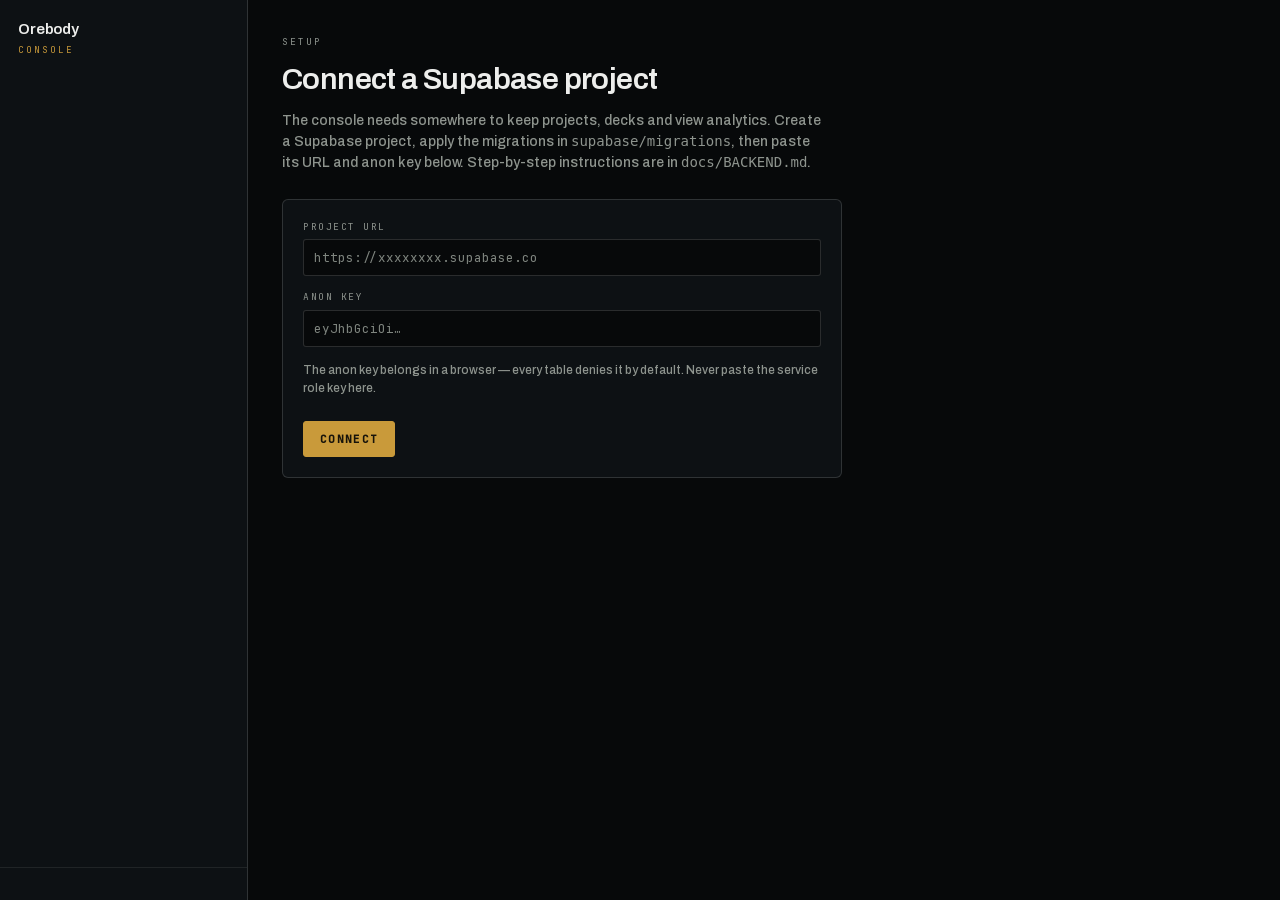
==== dashboard/index.html @ ad3d9282 "The console: projects, ingest, deck editor, sharing and audience The authoring half of the product, " ====
<!doctype html>
<html lang="en">
<head>
<meta charset="utf-8">
<meta name="viewport" content="width=device-width, initial-scale=1">
<title>Orebody console</title>
<meta name="description" content="Author, publish and measure interactive 3D geological presentations.">
<meta name="robots" content="noindex">
<link rel="stylesheet" href="/assets/fonts.css">
<link rel="stylesheet" href="app.css">
</head>
<body>

<div id="app">
  <aside id="rail">
    <div class="brand">
      <b>Orebody</b>
      <span class="w">Console</span>
    </div>
    <nav id="nav"></nav>
    <div class="foot">
      <div class="who" id="who"></div>
      <button class="btn sm" id="signout" style="margin-top:10px">Sign out</button>
    </div>
  </aside>
  <main id="view"></main>
</div>

<div id="toast" role="status" aria-live="polite"></div>
<div class="modal" id="modal"><div class="inner" id="modalinner"></div></div>

<script src="vendor/supabase.js"></script>
<script type="module" src="app.js"></script>
</body>
</html>
---- assets/fonts.css ----
@font-face {
  font-family: 'Archivo';
  font-style: normal;
  font-weight: 500;
  font-stretch: 100%;
  font-display: swap;
  src: url([data-uri]) format('woff2');
  unicode-range: U+0000-00FF, U+0131, U+0152-0153, U+02BB-02BC, U+02C6, U+02DA, U+02DC, U+0304, U+0308, U+0329, U+2000-206F, U+20AC, U+2122, U+2191, U+2193, U+2212, U+2215, U+FEFF, U+FFFD;
}
@font-face {
  font-family: 'Archivo';
  font-style: normal;
  font-weight: 600;
  font-stretch: 100%;
  font-display: swap;
  src: url([data-uri]) format('woff2');
  unicode-range: U+0000-00FF, U+0131, U+0152-0153, U+02BB-02BC, U+02C6, U+02DA, U+02DC, U+0304, U+0308, U+0329, U+2000-206F, U+20AC, U+2122, U+2191, U+2193, U+2212, U+2215, U+FEFF, U+FFFD;
}
@font-face {
  font-family: 'Archivo';
  font-style: normal;
  font-weight: 700;
  font-stretch: 100%;
  font-display: swap;
  src: url([data-uri]) format('woff2');
  unicode-range: U+0000-00FF, U+0131, U+0152-0153, U+02BB-02BC, U+02C6, U+02DA, U+02DC, U+0304, U+0308, U+0329, U+2000-206F, U+20AC, U+2122, U+2191, U+2193, U+2212, U+2215, U+FEFF, U+FFFD;
}
@font-face {
  font-family: 'Archivo';
  font-style: normal;
  font-weight: 800;
  font-stretch: 100%;
  font-display: swap;
  src: url([data-uri]) format('woff2');
  unicode-range: U+0000-00FF, U+0131, U+0152-0153, U+02BB-02BC, U+02C6, U+02DA, U+02DC, U+0304, U+0308, U+0329, U+2000-206F, U+20AC, U+2122, U+2191, U+2193, U+2212, U+2215, U+FEFF, U+FFFD;
}
@font-face {
  font-family: 'JetBrains Mono';
  font-style: normal;
  font-weight: 400;
  font-display: swap;
  src: url([data-uri]) format('woff2');
  unicode-range: U+0000-00FF, U+0131, U+0152-0153, U+02BB-02BC, U+02C6, U+02DA, U+02DC, U+0304, U+0308, U+0329, U+2000-206F, U+20AC, U+2122, U+2191, U+2193, U+2212, U+2215, U+FEFF, U+FFFD;
}
@font-face {
  font-family: 'JetBrains Mono';
  font-style: normal;
  font-weight: 500;
  font-display: swap;
  src: url([data-uri]) format('woff2');
  unicode-range: U+0000-00FF, U+0131, U+0152-0153, U+02BB-02BC, U+02C6, U+02DA, U+02DC, U+0304, U+0308, U+0329, U+2000-206F, U+20AC, U+2122, U+2191, U+2193, U+2212, U+2215, U+FEFF, U+FFFD;
}
@font-face {
  font-family: 'Newsreader';
  font-style: normal;
  font-weight: 400;
  font-display: swap;
  src: url([data-uri]) format('woff2');
  unicode-range: U+0000-00FF, U+0131, U+0152-0153, U+02BB-02BC, U+02C6, U+02DA, U+02DC, U+0304, U+0308, U+0329, U+2000-206F, U+20AC, U+2122, U+2191, U+2193, U+2212, U+2215, U+FEFF, U+FFFD;
}
---- dashboard/app.css ----
/* Orebody console — the authoring half of the product.
 *
 * Deliberately the same instrument as the viewer: identical base (#07090A),
 * identical gold (#C99A3A), identical type stack. Someone moving from editing a
 * deck to presenting it should not feel they changed applications.
 *
 * Radius scale is locked at 3px for controls and 6px for panels, matching the
 * viewer's buttons and dialogs. Numbers are mono and tabular everywhere — this
 * is a tool for people who compare tonnages down a column. */

:root {
  --bg:      #07090A;
  --panel:   #0D1114;
  --raised:  #121719;
  --line:    rgba(255,255,255,.14);
  --line-2:  rgba(255,255,255,.08);
  --ink:     #EDEEEC;
  --ink-2:   #C6CAC5;
  --mute:    #8E948E;
  --gold:    #C99A3A;
  --gold-dim:#7d6026;
  --live:    #6FCF57;
  --warn:    #E3BE79;
  --danger:  #E8433C;
  --r-ctl:   3px;
  --r-pan:   6px;
  --mono: 'JetBrains Mono', ui-monospace, monospace;
  --sans: Archivo, system-ui, sans-serif;
}

* { box-sizing: border-box; }
html, body { height: 100%; }
body {
  margin: 0; background: var(--bg); color: var(--ink);
  font-family: var(--sans); -webkit-font-smoothing: antialiased;
  font-size: 14px; line-height: 1.5;
}
a { color: var(--gold); text-decoration: none; }
a:hover { text-decoration: underline; }

/* Every numeral in this product lines up under the one above it. */
.mono, td.n, th.n, .stat b, input, select, textarea {
  font-family: var(--mono); font-variant-numeric: tabular-nums;
}

.eyebrow {
  font-family: var(--mono); font-size: 9.5px; letter-spacing: .22em;
  text-transform: uppercase; color: var(--mute);
}

/* ------------------------------------------------------------ app shell -- */
#app { display: grid; grid-template-columns: 248px 1fr; min-height: 100dvh; }
@media (max-width: 860px) {
  #app { grid-template-columns: 1fr; }
  #rail { position: static; height: auto; border-right: 0; border-bottom: 1px solid var(--line); }
}

#rail {
  position: sticky; top: 0; height: 100dvh; overflow-y: auto;
  background: var(--panel); border-right: 1px solid var(--line);
  padding: 18px 0; display: flex; flex-direction: column;
}
#rail .brand { padding: 0 18px 18px; }
#rail .brand b { font-size: 15px; letter-spacing: -.01em; font-weight: 600; }
#rail .brand .w {
  display: block; font-family: var(--mono); font-size: 9px;
  letter-spacing: .34em; color: var(--gold); text-transform: uppercase;
  margin-top: 3px;
}
#rail nav { padding: 0 10px; display: flex; flex-direction: column; gap: 1px; }
#rail nav a {
  display: flex; align-items: center; gap: 9px; padding: 8px 9px;
  border-radius: var(--r-ctl); color: var(--ink-2); font-size: 13px;
  transition: background .15s, color .15s;
}
#rail nav a:hover { background: rgba(255,255,255,.05); text-decoration: none; }
#rail nav a.on { background: rgba(201,154,58,.13); color: var(--ink); }
#rail nav a .k {
  font-family: var(--mono); font-size: 10px; color: var(--mute);
  margin-left: auto;
}
#rail .sec {
  font-family: var(--mono); font-size: 9px; letter-spacing: .24em;
  text-transform: uppercase; color: var(--mute); padding: 18px 19px 7px;
}
#rail .foot { margin-top: auto; padding: 14px 18px 0; border-top: 1px solid var(--line-2); }
#rail .foot .who { font-size: 12px; color: var(--mute); word-break: break-all; }

main { padding: 30px 34px 64px; max-width: 1180px; }
@media (max-width: 640px) { main { padding: 22px 18px 48px; } }

header.page { margin-bottom: 26px; }
header.page h1 {
  margin: 6px 0 0; font-size: clamp(22px, 3vw, 30px); font-weight: 600;
  letter-spacing: -.02em; text-wrap: balance;
}
header.page p { margin: 8px 0 0; color: var(--mute); max-width: 68ch; text-wrap: pretty; }
header.page .row { display: flex; align-items: flex-end; gap: 16px; flex-wrap: wrap; }
header.page .row .grow { flex: 1; min-width: 240px; }

/* ---------------------------------------------------------------- panel -- */
.panel {
  background: var(--panel); border: 1px solid var(--line);
  border-radius: var(--r-pan); padding: 20px;
}
.panel + .panel { margin-top: 16px; }
.panel > h2 {
  margin: 0 0 14px; font-size: 13px; font-weight: 600; letter-spacing: -.005em;
  display: flex; align-items: center; gap: 10px;
}
.panel > h2 .hint { font-weight: 400; color: var(--mute); font-size: 12px; }

.grid { display: grid; gap: 16px; }
.grid.two { grid-template-columns: repeat(auto-fit, minmax(300px, 1fr)); }
.grid.three { grid-template-columns: repeat(auto-fit, minmax(210px, 1fr)); }

/* --------------------------------------------------------------- controls */
.btn {
  font-family: var(--mono); font-size: 11px; letter-spacing: .12em;
  text-transform: uppercase; color: var(--ink);
  background: rgba(255,255,255,.06); border: 1px solid var(--line);
  border-radius: var(--r-ctl); padding: 10px 16px; cursor: pointer;
  transition: background .15s, border-color .15s, transform .06s;
}
.btn:hover:not(:disabled) { background: rgba(255,255,255,.11); border-color: rgba(255,255,255,.24); }
/* Physical press. */
.btn:active:not(:disabled) { transform: translateY(1px); }
.btn:disabled { opacity: .42; cursor: not-allowed; }
.btn.primary {
  background: var(--gold); border-color: var(--gold); color: #17130A; font-weight: 600;
}
.btn.primary:hover:not(:disabled) { background: #d8a942; border-color: #d8a942; }
.btn.danger { color: var(--danger); border-color: rgba(232,67,60,.4); }
.btn.danger:hover:not(:disabled) { background: rgba(232,67,60,.12); }
.btn.sm { padding: 7px 11px; font-size: 10px; }
.btn:focus-visible, a:focus-visible, input:focus-visible, select:focus-visible,
textarea:focus-visible { outline: 2px solid var(--gold); outline-offset: 2px; }

.field { margin-bottom: 14px; }
/* Label above input, always — a placeholder is not a label. */
.field label {
  display: block; font-family: var(--mono); font-size: 9.5px;
  letter-spacing: .16em; text-transform: uppercase; color: var(--mute);
  margin-bottom: 5px;
}
input[type=text], input[type=email], input[type=password], input[type=number],
input[type=date], select, textarea {
  width: 100%; background: var(--bg); color: var(--ink);
  border: 1px solid var(--line); border-radius: var(--r-ctl);
  padding: 9px 10px; font-size: 12.5px; font-family: var(--mono);
}
textarea { font-family: var(--sans); font-size: 13.5px; line-height: 1.55; resize: vertical; }
/* Placeholders must clear 4.5:1 like any other text. */
::placeholder { color: #7f857f; opacity: 1; }
input:disabled, select:disabled { opacity: .5; }
.checkline { display: flex; align-items: center; gap: 8px; margin: 9px 0; font-size: 13px; }
.checkline input { width: auto; accent-color: var(--gold); }
.hintline { font-size: 12px; color: var(--mute); margin-top: 5px; text-wrap: pretty; }

.row-actions { display: flex; gap: 8px; flex-wrap: wrap; align-items: center; }

/* --------------------------------------------------------------- tables -- */
table { width: 100%; border-collapse: collapse; }
th, td { text-align: left; padding: 9px 10px; border-bottom: 1px solid var(--line-2); }
th {
  font-family: var(--mono); font-size: 9px; letter-spacing: .18em;
  text-transform: uppercase; color: var(--mute); font-weight: 400;
}
td { font-size: 13px; }
td.n, th.n { text-align: right; }
tbody tr:hover { background: rgba(255,255,255,.03); }
tbody tr:last-child td { border-bottom: 0; }
.tablewrap { overflow-x: auto; }

/* ---------------------------------------------------------------- stats -- */
.stat { display: flex; flex-direction: column; gap: 4px; }
.stat .l {
  font-family: var(--mono); font-size: 9px; letter-spacing: .18em;
  text-transform: uppercase; color: var(--mute);
}
.stat b { font-size: 21px; font-weight: 500; letter-spacing: -.01em; }
.stat .sub { font-size: 11.5px; color: var(--mute); }

/* ---------------------------------------------------------------- chips -- */
.chip {
  display: inline-flex; align-items: center; gap: 5px; font-family: var(--mono);
  font-size: 9.5px; letter-spacing: .12em; text-transform: uppercase;
  padding: 3px 7px; border-radius: var(--r-ctl); border: 1px solid var(--line);
  color: var(--ink-2);
}
.chip.live   { color: var(--live);   border-color: rgba(111,207,87,.38);  background: rgba(111,207,87,.09); }
.chip.draft  { color: var(--mute); }
.chip.warn   { color: var(--warn);   border-color: rgba(227,190,121,.4);  background: rgba(227,190,121,.09); }
.chip.danger { color: var(--danger); border-color: rgba(232,67,60,.4);    background: rgba(232,67,60,.09); }

/* ------------------------------------------------------------- messages -- */
.note {
  border: 1px solid var(--line); border-left-width: 1px;
  border-radius: var(--r-pan); padding: 13px 15px; font-size: 13px;
  color: var(--ink-2); background: var(--raised); text-wrap: pretty;
}
.note.warn   { border-color: rgba(227,190,121,.36); background: rgba(227,190,121,.07); color: var(--warn); }
.note.danger { border-color: rgba(232,67,60,.36);   background: rgba(232,67,60,.07);   color: #f3a19c; }
.note b { color: inherit; }
.note + .note { margin-top: 10px; }

/* Empty states are an invitation, not a blank rectangle. */
.empty { padding: 40px 22px; text-align: center; border: 1px dashed var(--line); border-radius: var(--r-pan); }
.empty h3 { margin: 0 0 7px; font-size: 15px; font-weight: 600; }
.empty p { margin: 0 auto 16px; color: var(--mute); max-width: 46ch; text-wrap: pretty; }

/* Skeletons mirror the shape of what is coming, so the page does not jump. */
.skel { background: rgba(255,255,255,.055); border-radius: var(--r-ctl); height: 12px; animation: pulse 1.5s ease-in-out infinite; }
.skel.row { height: 34px; margin-bottom: 8px; }
.skel.big { height: 56px; }
@keyframes pulse { 0%,100% { opacity: .45 } 50% { opacity: .85 } }

#toast {
  position: fixed; left: 50%; bottom: 26px; transform: translateX(-50%) translateY(12px);
  background: var(--raised); border: 1px solid var(--line); border-radius: var(--r-pan);
  padding: 11px 17px; font-family: var(--mono); font-size: 11.5px; letter-spacing: .05em;
  opacity: 0; pointer-events: none; transition: opacity .2s, transform .2s; z-index: 60;
  max-width: min(560px, 90vw); text-align: center;
}
#toast.on { opacity: 1; transform: translateX(-50%) translateY(0); }
#toast.bad { border-color: rgba(232,67,60,.5); color: #f3a19c; }

/* ---------------------------------------------------------------- modal -- */
.modal {
  position: fixed; inset: 0; z-index: 50; display: none;
  align-items: center; justify-content: center; padding: 24px;
  background: rgba(4,7,9,.74);
}
.modal.on { display: flex; }
.modal .inner {
  background: var(--panel); border: 1px solid var(--line); border-radius: var(--r-pan);
  width: min(680px, 100%); max-height: 88vh; overflow-y: auto; padding: 22px;
}
.modal h2 { margin: 0 0 4px; font-size: 16px; font-weight: 600; }
.modal .sub { color: var(--mute); font-size: 13px; margin: 0 0 18px; text-wrap: pretty; }

/* ---------------------------------------------------- the ingest ledger -- */
/* The signature of this console. An upload elsewhere is a progress bar; here it
 * is a run log that ends by proving its own arithmetic reconciles. That proof
 * is the product's entire claim, so it is shown rather than asserted. */
.ledger {
  font-family: var(--mono); font-size: 11.5px; line-height: 1.85;
  background: var(--bg); border: 1px solid var(--line); border-radius: var(--r-pan);
  padding: 15px 17px; max-height: 320px; overflow-y: auto;
}
.ledger .ln { display: flex; gap: 12px; }
.ledger .ln .k { color: var(--mute); min-width: 186px; }
.ledger .ln .v { color: var(--ink); font-variant-numeric: tabular-nums; }
.ledger .ln.ok  .v { color: var(--live); }
.ledger .ln.bad .v { color: var(--danger); }
.ledger .rule { height: 1px; background: var(--line-2); margin: 9px 0; }

.bar { height: 3px; background: rgba(255,255,255,.08); border-radius: 2px; overflow: hidden; }
.bar > i { display: block; height: 100%; background: var(--gold); width: 0; transition: width .25s linear; }

/* Drop target for the block model. */
.drop {
  border: 1px dashed var(--line); border-radius: var(--r-pan);
  padding: 34px 20px; text-align: center; transition: border-color .15s, background .15s;
}
.drop.over { border-color: var(--gold); background: rgba(201,154,58,.07); }
.drop p { margin: 6px 0 0; color: var(--mute); font-size: 13px; }

/* ------------------------------------------------------------- analytics */
/* Bars rather than a charting library: two dozen chapters of dwell time is a
 * bar chart, and a dependency for that would be larger than the whole page. */
.funnel { display: flex; flex-direction: column; gap: 7px; }
.funnel .f { display: grid; grid-template-columns: 30px 1fr 96px; gap: 11px; align-items: center; }
.funnel .f .o { font-family: var(--mono); font-size: 10px; color: var(--mute); text-align: right; }
.funnel .f .t { font-size: 12.5px; color: var(--ink-2); overflow: hidden; text-overflow: ellipsis; white-space: nowrap; }
.funnel .f .m { font-family: var(--mono); font-size: 11px; color: var(--mute); text-align: right; }
.funnel .f .track { height: 20px; background: rgba(255,255,255,.05); border-radius: 2px; position: relative; overflow: hidden; }
.funnel .f .track > i { position: absolute; inset: 0 auto 0 0; background: rgba(201,154,58,.5); }
.funnel .f .track > span { position: absolute; left: 8px; top: 50%; transform: translateY(-50%); font-family: var(--mono); font-size: 10.5px; color: var(--ink); }

.spark { display: flex; align-items: flex-end; gap: 2px; height: 46px; }
.spark i { flex: 1; background: rgba(201,154,58,.42); border-radius: 1px 1px 0 0; min-height: 1px; }

@media (prefers-reduced-motion: reduce) {
  *, *::before, *::after { animation-duration: .001ms !important; transition-duration: .001ms !important; }
}
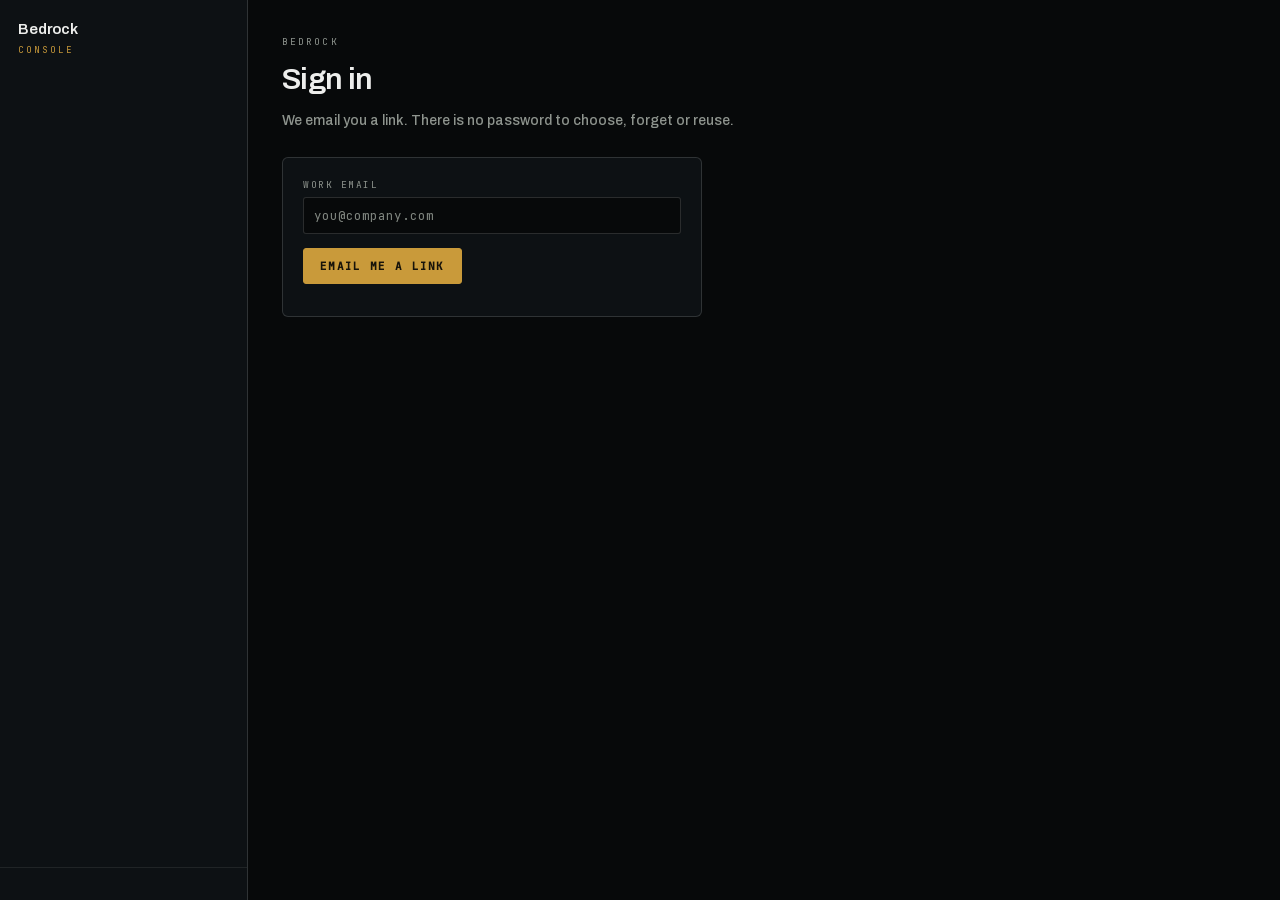
==== commit c27b4a92: "Rename Orebody to Bedrock 44 files. Three things were deliberately not renamed, and one mistake was " ====
--- a/dashboard/index.html
+++ b/dashboard/index.html
@@ -3,7 +3,7 @@
 <head>
 <meta charset="utf-8">
 <meta name="viewport" content="width=device-width, initial-scale=1">
-<title>Orebody console</title>
+<title>Bedrock console</title>
 <meta name="description" content="Author, publish and measure interactive 3D geological presentations.">
 <meta name="robots" content="noindex">
 <link rel="stylesheet" href="/assets/fonts.css">
@@ -14,7 +14,7 @@
 <div id="app">
   <aside id="rail">
     <div class="brand">
-      <b>Orebody</b>
+      <b>Bedrock</b>
       <span class="w">Console</span>
     </div>
     <nav id="nav"></nav>
--- a/dashboard/app.css
+++ b/dashboard/app.css
@@ -284,3 +284,171 @@
 @media (prefers-reduced-motion: reduce) {
   *, *::before, *::after { animation-duration: .001ms !important; transition-duration: .001ms !important; }
 }
+
+/* ----------------------------------------------------------------- zones --- */
+/* A zone is one deposit inside a project. Each carries the five dataset slots;
+   a filled slot reads as done, an empty required slot (the block model) pulls
+   the eye with the gold accent the primary button already uses. */
+.zone {
+  border: 1px solid var(--line-2);
+  border-radius: var(--r-pan);
+  padding: 14px 16px;
+  background: var(--raised);
+}
+.zone + .zone { margin-top: 12px; }
+.zone > .row { align-items: baseline; gap: 12px; }
+.zone .zsub { color: var(--mute); font-size: 12px; margin-left: 10px; font-family: var(--mono); }
+
+.slots {
+  margin-top: 12px;
+  display: grid;
+  grid-template-columns: repeat(auto-fill, minmax(230px, 1fr));
+  gap: 8px;
+}
+.slot {
+  display: flex; align-items: center; gap: 8px; flex-wrap: wrap;
+  padding: 9px 11px;
+  border: 1px solid var(--line-2);
+  border-radius: var(--r-ctl);
+  background: rgba(255,255,255,.015);
+}
+.slot.on { border-color: rgba(111,207,87,.28); }
+.slot .k {
+  font-size: 11px; letter-spacing: .04em; text-transform: uppercase;
+  color: var(--ink-2); flex: 1; min-width: 96px;
+}
+.slot .btn.sm { margin-left: auto; }
+
+/* "resource stage" beside the block-model slot. A quiet note that this one is
+   for later, not an asterisk implying the project is incomplete without it. */
+.slot .k .opt{font-style:normal;font-family:'JetBrains Mono',monospace;
+  font-size:9px;letter-spacing:.08em;text-transform:uppercase;color:#6b7580;
+  border:1px solid rgba(255,255,255,.12);border-radius:3px;padding:1px 5px;margin-left:6px}
+
+/* ---- deck builder (TRACKING.md #10) ------------------------------------ */
+.builder{display:grid;grid-template-columns:1fr 1fr;gap:18px}
+@media (max-width:900px){ .builder{grid-template-columns:1fr} }
+.bcol h3{font-size:12px;letter-spacing:.1em;text-transform:uppercase;
+  color:#8C948C;margin:0 0 10px;font-family:'JetBrains Mono',monospace}
+.bcol h3 .hint{margin-left:6px;color:#6b7580}
+.droplist{min-height:180px;border:1px dashed rgba(255,255,255,.14);border-radius:6px;
+  padding:8px;display:flex;flex-direction:column;gap:8px;background:rgba(255,255,255,.015)}
+.droplist.running{border-style:solid;border-color:rgba(201,154,58,.35)}
+.droplist.over{border-color:#C99A3A;background:rgba(201,154,58,.07)}
+.scard{display:flex;align-items:flex-start;gap:10px;padding:10px 12px;border-radius:5px;
+  background:#12181a;border:1px solid rgba(255,255,255,.10);cursor:grab}
+.scard:active{cursor:grabbing}
+.scard.dragging{opacity:.4}
+.scard b{display:block;font-size:13.5px;color:#EDEEEC}
+.scard .ssec{display:block;font-family:'JetBrains Mono',monospace;font-size:9.5px;
+  letter-spacing:.1em;text-transform:uppercase;color:#C99A3A;margin-top:2px}
+.scard .sbody{display:block;font-size:11.5px;color:#8C948C;line-height:1.5;margin-top:4px}
+.empty.sm{padding:22px 12px;text-align:center}
+.empty.sm p{margin:0;font-size:12px;color:#6b7580}
+
+/* Slots accept a dropped file directly — the gesture everyone tries first. */
+.slot.dropping{border-color:#C99A3A;background:rgba(201,154,58,.10)}
+.slot.dropping *{pointer-events:none}
+.dropmini{position:relative;border:1px dashed rgba(255,255,255,.16);border-radius:5px;
+  padding:10px 12px;display:flex;align-items:center;gap:10px;flex-wrap:wrap}
+.dropmini.over{border-color:#C99A3A;background:rgba(201,154,58,.08)}
+.dropmini input[type=file]{flex:0 0 auto;max-width:60%}
+.dzname{font-size:11.5px;color:#6b7580;font-family:'JetBrains Mono',monospace}
+.zone.dropping{outline:2px dashed #C99A3A;outline-offset:3px;background:rgba(201,154,58,.06)}
+/* Schematic, not a preview — see candidateGlyph(). Enough to tell a section
+   from a plan from a drill slide without rendering anything. */
+.scard .sglyph{flex:0 0 auto;line-height:0;border-radius:3px;overflow:hidden;
+  border:1px solid rgba(255,255,255,.08)}
+
+/* ---- studio ------------------------------------------------------------
+   The chapter list and the thing it edits, side by side, because the whole
+   point is that you adjust a shot while looking at it. Tall on purpose: a
+   viewer in a letterbox is a viewer you cannot judge a camera in. */
+.studio{display:grid;grid-template-columns:340px 1fr;gap:16px;align-items:stretch;
+        height:calc(100vh - 210px);min-height:520px}
+.stchaps{overflow-y:auto;overscroll-behavior:contain;border:1px solid rgba(255,255,255,.10);
+         border-radius:6px;background:rgba(255,255,255,.02);padding:8px}
+.stview{position:relative;border:1px solid rgba(255,255,255,.10);border-radius:6px;
+        overflow:hidden;background:#07090A}
+.stview iframe{display:block;width:100%;height:100%;border:0}
+.stlive{position:absolute;left:12px;top:12px;z-index:2;display:flex;gap:10px;align-items:baseline;
+        padding:7px 11px;border-radius:5px;background:rgba(9,12,13,.92);
+        border:1px solid rgba(255,255,255,.12);font-size:12px;color:#C6CAC5;
+        pointer-events:none}
+.stlive .k{font-family:'JetBrains Mono',monospace;font-size:9.5px;letter-spacing:.14em;
+           text-transform:uppercase;color:#C99A3A}
+.stlive .v{font-family:'JetBrains Mono',monospace;font-size:11px;color:#8C948C}
+.stchap{display:flex;gap:10px;width:100%;text-align:left;padding:9px 10px;margin-bottom:4px;
+        border:1px solid transparent;border-radius:5px;background:none;cursor:pointer;
+        color:inherit;font:inherit}
+.stchap:hover{background:rgba(255,255,255,.05)}
+.stchap.on{background:rgba(201,154,58,.14);border-color:rgba(201,154,58,.45)}
+.stchap .n{flex:0 0 auto;font-family:'JetBrains Mono',monospace;font-size:10px;color:#6b7580;
+           padding-top:2px}
+.stchap b{display:block;font-size:13px;color:#EDEEEC;font-weight:500}
+.stchap .cam{display:block;font-family:'JetBrains Mono',monospace;font-size:10px;
+             color:#8C948C;margin-top:2px}
+.stchap .chips{display:flex;flex-wrap:wrap;gap:4px;margin-top:5px}
+.stchap .chips i{font-style:normal;font-family:'JetBrains Mono',monospace;font-size:9px;
+                 letter-spacing:.06em;padding:1px 5px;border-radius:3px;
+                 background:rgba(255,255,255,.07);color:#8C948C}
+@media (max-width:1000px){
+  .studio{grid-template-columns:1fr;height:auto}
+  .stchaps{max-height:280px}
+  .stview{height:70vh}
+}
+/* A slide someone has flown to and set, versus one that is still whatever the
+   generator proposed. Removing the first costs work; removing the second does
+   not, and the card should say which it is. */
+.scard .tagline{font-style:normal;font-family:'JetBrains Mono',monospace;font-size:8.5px;
+                letter-spacing:.12em;text-transform:uppercase;vertical-align:2px;
+                padding:1px 4px;border-radius:3px;margin-left:6px;
+                background:rgba(201,154,58,.18);color:#C99A3A}
+/* A chapter row is two things now: jump to it, and replay the flight into it. */
+.stchap{display:block;padding:0}
+.stchap .stgo{display:flex;gap:10px;width:100%;text-align:left;padding:9px 10px 4px;
+              border:0;background:none;cursor:pointer;color:inherit;font:inherit}
+.strow{display:flex;align-items:center;gap:8px;padding:0 10px 9px 34px;flex-wrap:wrap}
+.stwarn{font-family:'JetBrains Mono',monospace;font-size:9px;letter-spacing:.06em;
+        padding:1px 5px;border-radius:3px;background:rgba(217,88,74,.16);color:#E08C82}
+.sttime{font-family:'JetBrains Mono',monospace;font-size:9.5px;color:#7FB77E}
+.sttime.bad{color:#E08C82}
+
+/* ---- embed panel -------------------------------------------------------
+   Four destinations that each want a different artifact: markup, a bare URL,
+   an add-in, or an import. Tabs rather than one long page, because nobody is
+   publishing to all four at once. */
+.tabs{display:flex;gap:2px;margin:0 0 14px;border-bottom:1px solid var(--line);flex-wrap:wrap}
+.tabs .tab{padding:8px 12px;border:0;border-bottom:2px solid transparent;background:none;
+           color:#8C948C;font:inherit;font-size:12px;cursor:pointer}
+.tabs .tab:hover{color:#C6CAC5}
+.tabs .tab.on{color:#C99A3A;border-bottom-color:#C99A3A}
+.snip{font-family:var(--mono);font-size:11px;line-height:1.6;background:var(--bg);
+      border:1px solid var(--line);border-radius:var(--r-pan);padding:12px;overflow:auto;
+      white-space:pre-wrap;word-break:break-all;color:#9fd8c8;margin:0 0 12px}
+.steps{margin:8px 0 12px;padding-left:20px;color:var(--ink-2);font-size:13px;line-height:1.7}
+.steps li{margin-bottom:4px}
+
+/* ---- neighbouring holders ---------------------------------------------- */
+.nbrow{display:flex;align-items:center;gap:12px;padding:10px 0;
+       border-bottom:1px solid rgba(255,255,255,.06)}
+.nbrow:last-child{border-bottom:0}
+.nbrow b{display:block;font-size:13.5px;color:#EDEEEC;font-weight:500}
+.nbrow .hint{display:block;font-size:10.5px;margin-top:2px}
+.nblogo{flex:0 0 auto;width:40px;height:40px;border-radius:5px;overflow:hidden;
+        display:flex;align-items:center;justify-content:center;
+        background:rgba(255,255,255,.05);border:1px solid rgba(255,255,255,.10)}
+.nblogo img{max-width:100%;max-height:100%;object-fit:contain;background:#fff}
+.nblogo span{font-family:var(--mono);font-size:13px;color:#C99A3A;letter-spacing:.04em}
+.brandrow{display:flex;gap:16px;align-items:flex-start}
+.nblogo.lg{width:88px;height:88px;border-radius:7px}
+.nbrow.off{opacity:.5}
+.nbnote{display:block;width:100%;max-width:520px;margin-top:6px;padding:5px 8px;
+        font-family:var(--mono);font-size:11px;background:var(--bg);color:#C6CAC5;
+        border:1px solid var(--line);border-radius:4px}
+.nbnote:disabled{opacity:.45}
+.nbjur{font-family:var(--mono);font-size:11px;background:var(--bg);color:#C6CAC5;
+       border:1px solid var(--line);border-radius:4px;padding:6px 8px}
+/* A contenteditable that is empty looks like a rendering fault rather than an
+   invitation, so it says what it is until there is something in it. */
+[contenteditable][data-placeholder]:empty::before{content:attr(data-placeholder);color:#6b7580}
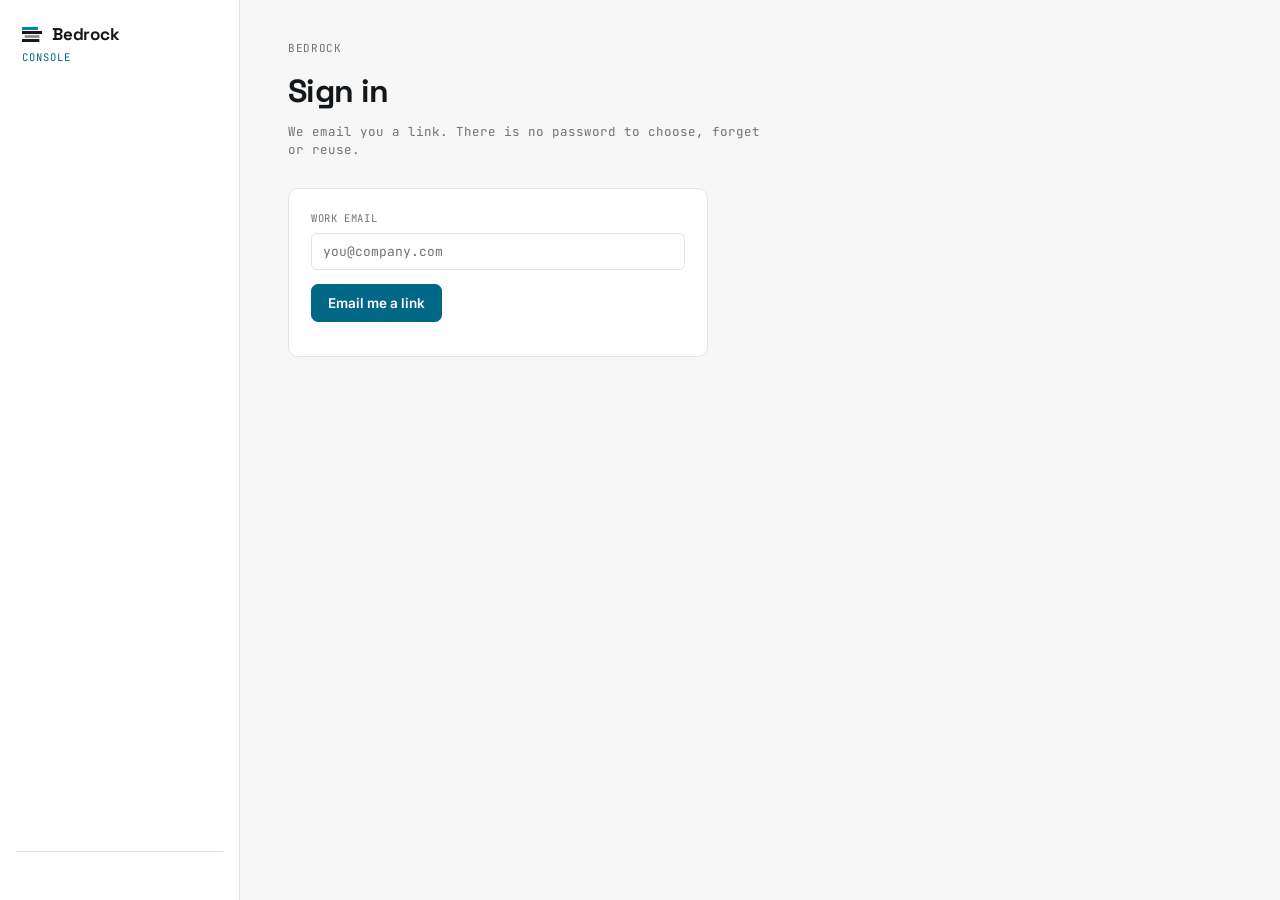
==== commit 5215de3a: "Rename to Bedrock, and rebuild the console on the brand Infrastructure: GitHub repo, Supabase projec" ====
--- a/dashboard/index.html
+++ b/dashboard/index.html
@@ -6,17 +6,30 @@
 <title>Bedrock console</title>
 <meta name="description" content="Author, publish and measure interactive 3D geological presentations.">
 <meta name="robots" content="noindex">
-<link rel="stylesheet" href="/assets/fonts.css">
+<!-- Symbol-only lockup, the use the brand guidelines reserve for favicons. -->
+<link rel="icon" href="data:image/svg+xml,%3Csvg xmlns='http://www.w3.org/2000/svg' viewBox='0 0 120 90'%3E%3Crect width='96' height='18' rx='2' fill='%230088b0'/%3E%3Crect y='24' width='120' height='18' rx='2' fill='%2314171a'/%3E%3Crect x='16' y='48' width='88' height='18' rx='2' fill='%238d9490'/%3E%3Crect y='72' width='104' height='18' rx='2' fill='%2314171a'/%3E%3C/svg%3E">
+<link rel="preconnect" href="https://fonts.googleapis.com">
+<link rel="preconnect" href="https://fonts.gstatic.com" crossorigin>
+<link href="https://fonts.googleapis.com/css2?family=Space+Grotesk:wght@500;600;700&family=Inter:wght@400;500;600&family=JetBrains+Mono:wght@400;500&display=swap" rel="stylesheet">
 <link rel="stylesheet" href="app.css">
 </head>
 <body>
 
 <div id="app">
   <aside id="rail">
+    <!-- The mark is a stratigraphic column: four seams of rock, one surfaced
+         for analysis in the accent. Per the brand guidelines it never appears
+         below 24px, and never without its clearspace. -->
     <div class="brand">
+      <svg width="20" height="15" viewBox="0 0 120 90" aria-hidden="true">
+        <rect x="0"  y="0"  width="96"  height="18" rx="2" fill="#0088b0"/>
+        <rect x="0"  y="24" width="120" height="18" rx="2" fill="#14171a"/>
+        <rect x="16" y="48" width="88"  height="18" rx="2" fill="#8d9490"/>
+        <rect x="0"  y="72" width="104" height="18" rx="2" fill="#14171a"/>
+      </svg>
       <b>Bedrock</b>
-      <span class="w">Console</span>
     </div>
+    <span class="w">Console</span>
     <nav id="nav"></nav>
     <div class="foot">
       <div class="who" id="who"></div>
--- a/dashboard/app.css
+++ b/dashboard/app.css
@@ -1,31 +1,58 @@
-/* Orebody console — the authoring half of the product.
+/* Bedrock console — the authoring half of the product.
  *
- * Deliberately the same instrument as the viewer: identical base (#07090A),
- * identical gold (#C99A3A), identical type stack. Someone moving from editing a
- * deck to presenting it should not feel they changed applications.
+ * Light ground, per the brand guidelines: "A light ground carries the whole
+ * system — no dark surfaces." The viewer stays dark because a 3D scene of rock
+ * needs to be, but the console is a working tool read for hours at a time and
+ * takes the paper side of the brand.
  *
- * Radius scale is locked at 3px for controls and 6px for panels, matching the
- * viewer's buttons and dialogs. Numbers are mono and tabular everywhere — this
- * is a tool for people who compare tonnages down a column. */
+ * Three faces, matching the marketing site so the two halves are recognisably
+ * one product: Space Grotesk sets headings, Inter sets prose, JetBrains Mono
+ * sets every label and every number. Numbers are tabular everywhere — this is a
+ * tool for people who compare tonnages down a column.
+ *
+ * Two colours differ from the console design file, both to clear WCAG AA on a
+ * light ground, and both following the brand guidelines' own instruction that
+ * accent-coloured *text* takes Accent 700 rather than Accent:
+ *   --accent (#0088b0) is 3.7:1 on the page — fills, borders and rules only.
+ *   --accent-700 (#006786) is 5.7:1 — anything accent-coloured that is read.
+ *   --good was darkened from #1a8a5c (3.5:1 on its own chip) to #146c49 (5.7:1),
+ *   because it carries the 10px LOADED tag, which is body text at tag size.
+ * --ink-mute is likewise a step darker than the design's #8d9490 (2.8:1), which
+ * would have put every column header, breadcrumb and stat caption below the
+ * threshold. #8d9490 survives as --ink-faint for rules and the drag glyph, which
+ * are not read. */
 
 :root {
-  --bg:      #07090A;
-  --panel:   #0D1114;
-  --raised:  #121719;
-  --line:    rgba(255,255,255,.14);
-  --line-2:  rgba(255,255,255,.08);
-  --ink:     #EDEEEC;
-  --ink-2:   #C6CAC5;
-  --mute:    #8E948E;
-  --gold:    #C99A3A;
-  --gold-dim:#7d6026;
-  --live:    #6FCF57;
-  --warn:    #E3BE79;
-  --danger:  #E8433C;
-  --r-ctl:   3px;
-  --r-pan:   6px;
+  --bg:        #f6f7f6;
+  --surface:   #ffffff;
+  --raised:    #fbfbfa;
+  --border:    #e2e5e2;
+  --border-2:  #ececea;
+  --ink:       #14171a;
+  --ink-dim:   #5b6266;
+  --ink-mute:  #6d7472;
+  --ink-faint: #8d9490;   /* decoration only — never text */
+  --accent:     #0088b0;
+  --accent-700: #006786;
+  --accent-dim: #e4f2f6;
+  --accent-ink: #ffffff;
+  --good: #146c49; --good-dim: #e6f5ee;
+  --bad:  #c23a2e; --bad-dim:  #fbeae8;
+  --warn: #8a6410; --warn-dim: #fdf3e0;
+  --r-ctl: 6px;
+  --r-pan: 10px;
+  --heading: 'Space Grotesk', system-ui, sans-serif;
   --mono: 'JetBrains Mono', ui-monospace, monospace;
-  --sans: Archivo, system-ui, sans-serif;
+  --sans: Inter, system-ui, sans-serif;
+  /* Aliases kept so older rules and any inline styles still resolve. */
+  --panel: var(--surface);
+  --line: var(--border);
+  --line-2: var(--border-2);
+  --ink-2: var(--ink-dim);
+  --mute: var(--ink-mute);
+  --gold: var(--accent);
+  --danger: var(--bad);
+  --live: var(--good);
 }
 
 * { box-sizing: border-box; }
@@ -33,9 +60,9 @@
 body {
   margin: 0; background: var(--bg); color: var(--ink);
   font-family: var(--sans); -webkit-font-smoothing: antialiased;
-  font-size: 14px; line-height: 1.5;
-}
-a { color: var(--gold); text-decoration: none; }
+  font-size: 14px; line-height: 1.5; text-wrap: pretty;
+}
+a { color: var(--accent-700); text-decoration: none; }
 a:hover { text-decoration: underline; }
 
 /* Every numeral in this product lines up under the one above it. */
@@ -43,72 +70,100 @@
   font-family: var(--mono); font-variant-numeric: tabular-nums;
 }
 
+/* The breadcrumb / section label above a title. */
 .eyebrow {
-  font-family: var(--mono); font-size: 9.5px; letter-spacing: .22em;
-  text-transform: uppercase; color: var(--mute);
-}
+  display: block; font-family: var(--mono); font-size: 11px;
+  letter-spacing: .06em; text-transform: uppercase; color: var(--ink-mute);
+}
+.eyebrow a { color: var(--ink-mute); }
+.eyebrow a:hover { color: var(--accent-700); }
 
 /* ------------------------------------------------------------ app shell -- */
-#app { display: grid; grid-template-columns: 248px 1fr; min-height: 100dvh; }
-@media (max-width: 860px) {
-  #app { grid-template-columns: 1fr; }
-  #rail { position: static; height: auto; border-right: 0; border-bottom: 1px solid var(--line); }
-}
+#app {
+  display: grid; grid-template-columns: 240px minmax(0, 1fr); min-height: 100dvh;
+  /* The rail is sticky and one viewport tall, so its own background stops at the
+     fold on a long page and leaves a grey stripe beneath it. The column carries
+     the white instead. */
+  background: linear-gradient(to right, var(--surface) 0 240px, var(--bg) 240px);
+}
+@media (max-width: 900px) {
+  #app { grid-template-columns: 1fr; background: var(--bg); }
+  #rail { position: static; height: auto; border-right: 0; border-bottom: 1px solid var(--border); }
+}
+
+/* A label and its buttons on one line, the label taking the slack. Used by
+   every panel header, zone header and action row in the console. */
+.row { display: flex; align-items: center; gap: 12px; flex-wrap: wrap; }
+.row > .grow { flex: 1; min-width: 0; }
 
 #rail {
   position: sticky; top: 0; height: 100dvh; overflow-y: auto;
-  background: var(--panel); border-right: 1px solid var(--line);
-  padding: 18px 0; display: flex; flex-direction: column;
-}
-#rail .brand { padding: 0 18px 18px; }
-#rail .brand b { font-size: 15px; letter-spacing: -.01em; font-weight: 600; }
-#rail .brand .w {
-  display: block; font-family: var(--mono); font-size: 9px;
-  letter-spacing: .34em; color: var(--gold); text-transform: uppercase;
-  margin-top: 3px;
-}
-#rail nav { padding: 0 10px; display: flex; flex-direction: column; gap: 1px; }
+  background: var(--surface); border-right: 1px solid var(--border);
+  padding: 22px 16px; display: flex; flex-direction: column;
+}
+#rail .brand { display: flex; align-items: center; gap: 10px; padding: 0 6px 2px; }
+#rail .brand b {
+  font-family: var(--heading); font-size: 17px; font-weight: 700;
+  letter-spacing: -.01em;
+}
+#rail .w {
+  display: block; font-family: var(--mono); font-size: 10.5px;
+  letter-spacing: .1em; color: var(--accent-700); text-transform: uppercase;
+  padding: 0 6px 20px;
+}
+#rail nav { display: flex; flex-direction: column; gap: 2px; }
 #rail nav a {
-  display: flex; align-items: center; gap: 9px; padding: 8px 9px;
-  border-radius: var(--r-ctl); color: var(--ink-2); font-size: 13px;
-  transition: background .15s, color .15s;
-}
-#rail nav a:hover { background: rgba(255,255,255,.05); text-decoration: none; }
-#rail nav a.on { background: rgba(201,154,58,.13); color: var(--ink); }
-#rail nav a .k {
-  font-family: var(--mono); font-size: 10px; color: var(--mute);
-  margin-left: auto;
-}
+  display: flex; align-items: center; gap: 9px; padding: 9px 10px;
+  border-radius: var(--r-ctl); color: var(--ink-dim); font-size: 14px;
+  font-weight: 500; transition: background .12s, color .12s;
+}
+#rail nav a:hover { background: var(--bg); color: var(--ink); text-decoration: none; }
+#rail nav a.on { background: var(--accent-dim); color: var(--accent-700); }
+#rail nav a .k { font-family: var(--mono); font-size: 10px; color: var(--ink-mute); margin-left: auto; }
 #rail .sec {
-  font-family: var(--mono); font-size: 9px; letter-spacing: .24em;
-  text-transform: uppercase; color: var(--mute); padding: 18px 19px 7px;
-}
-#rail .foot { margin-top: auto; padding: 14px 18px 0; border-top: 1px solid var(--line-2); }
-#rail .foot .who { font-size: 12px; color: var(--mute); word-break: break-all; }
-
-main { padding: 30px 34px 64px; max-width: 1180px; }
-@media (max-width: 640px) { main { padding: 22px 18px 48px; } }
-
-header.page { margin-bottom: 26px; }
+  font-family: var(--mono); font-size: 10px; letter-spacing: .1em;
+  text-transform: uppercase; color: var(--ink-mute); padding: 18px 10px 7px;
+}
+#rail .foot { margin-top: auto; padding-top: 16px; border-top: 1px solid var(--border); }
+#rail .foot .who {
+  font-family: var(--mono); font-size: 11.5px; color: var(--ink-mute);
+  padding: 0 6px 10px; word-break: break-all;
+}
+
+main { padding: 40px 48px 80px; max-width: 1180px; min-width: 0; }
+@media (max-width: 640px) { main { padding: 26px 18px 56px; } }
+
+header.page { margin-bottom: 28px; }
 header.page h1 {
-  margin: 6px 0 0; font-size: clamp(22px, 3vw, 30px); font-weight: 600;
+  font-family: var(--heading); margin: 10px 0 0;
+  font-size: clamp(24px, 3vw, 32px); font-weight: 700;
   letter-spacing: -.02em; text-wrap: balance;
 }
-header.page p { margin: 8px 0 0; color: var(--mute); max-width: 68ch; text-wrap: pretty; }
-header.page .row { display: flex; align-items: flex-end; gap: 16px; flex-wrap: wrap; }
+header.page p {
+  margin: 8px 0 0; color: var(--ink-mute); max-width: 68ch;
+  font-family: var(--mono); font-size: 12.5px;
+}
+header.page .row { display: flex; align-items: flex-start; justify-content: space-between; gap: 20px; flex-wrap: wrap; }
 header.page .row .grow { flex: 1; min-width: 240px; }
+
+/* Body prose inside a panel — the paragraphs that explain what a section is
+   for. Distinct from header.page p, which is a mono spec line. */
+.lead { font-size: 13.5px; line-height: 1.6; color: var(--ink-dim); max-width: 78ch; }
 
 /* ---------------------------------------------------------------- panel -- */
 .panel {
-  background: var(--panel); border: 1px solid var(--line);
-  border-radius: var(--r-pan); padding: 20px;
-}
-.panel + .panel { margin-top: 16px; }
-.panel > h2 {
-  margin: 0 0 14px; font-size: 13px; font-weight: 600; letter-spacing: -.005em;
+  background: var(--surface); border: 1px solid var(--border);
+  border-radius: var(--r-pan); padding: 22px;
+}
+.panel + .panel, .stats3 + .panel, .panel + .stats3 { margin-top: 24px; }
+.panel > h2, .panel > .row > h2 {
+  font-family: var(--heading); margin: 0 0 14px; font-size: 19px;
+  font-weight: 700; letter-spacing: -.01em;
   display: flex; align-items: center; gap: 10px;
 }
-.panel > h2 .hint { font-weight: 400; color: var(--mute); font-size: 12px; }
+.panel > .row > h2 { margin-bottom: 0; }
+.panel > .row { margin-bottom: 14px; align-items: center; }
+.panel > h2 .hint, .panel .hint { font-weight: 400; color: var(--ink-mute); font-size: 12px; font-family: var(--mono); }
 
 .grid { display: grid; gap: 16px; }
 .grid.two { grid-template-columns: repeat(auto-fit, minmax(300px, 1fr)); }
@@ -116,128 +171,162 @@
 
 /* --------------------------------------------------------------- controls */
 .btn {
-  font-family: var(--mono); font-size: 11px; letter-spacing: .12em;
-  text-transform: uppercase; color: var(--ink);
-  background: rgba(255,255,255,.06); border: 1px solid var(--line);
-  border-radius: var(--r-ctl); padding: 10px 16px; cursor: pointer;
-  transition: background .15s, border-color .15s, transform .06s;
-}
-.btn:hover:not(:disabled) { background: rgba(255,255,255,.11); border-color: rgba(255,255,255,.24); }
+  font-family: var(--sans); font-weight: 600; font-size: 13.5px;
+  color: var(--ink); background: var(--surface);
+  border: 1px solid var(--border); border-radius: 7px;
+  padding: 10px 16px; cursor: pointer; white-space: nowrap;
+  transition: border-color .12s, background .12s, transform .06s;
+}
+.btn:hover:not(:disabled) { border-color: var(--ink-mute); }
 /* Physical press. */
 .btn:active:not(:disabled) { transform: translateY(1px); }
-.btn:disabled { opacity: .42; cursor: not-allowed; }
+.btn:disabled { opacity: .45; cursor: not-allowed; }
 .btn.primary {
-  background: var(--gold); border-color: var(--gold); color: #17130A; font-weight: 600;
-}
-.btn.primary:hover:not(:disabled) { background: #d8a942; border-color: #d8a942; }
-.btn.danger { color: var(--danger); border-color: rgba(232,67,60,.4); }
-.btn.danger:hover:not(:disabled) { background: rgba(232,67,60,.12); }
-.btn.sm { padding: 7px 11px; font-size: 10px; }
+  background: var(--accent-700); border-color: var(--accent-700);
+  color: var(--accent-ink);
+}
+.btn.primary:hover:not(:disabled) { background: #005872; border-color: #005872; }
+.btn.danger { color: var(--bad); border-color: var(--bad-dim); background: var(--bad-dim); }
+.btn.danger:hover:not(:disabled) { border-color: var(--bad); }
+.btn.sm {
+  font-family: var(--mono); font-size: 11px; letter-spacing: .03em;
+  font-weight: 500; padding: 6px 11px; border-radius: 5px;
+}
 .btn:focus-visible, a:focus-visible, input:focus-visible, select:focus-visible,
-textarea:focus-visible { outline: 2px solid var(--gold); outline-offset: 2px; }
+textarea:focus-visible, [contenteditable]:focus-visible {
+  outline: 2px solid var(--accent-700); outline-offset: 2px;
+}
+/* "Upload logo" and friends are <label>s wrapping a hidden file input. */
+label.btn { display: inline-block; }
 
 .field { margin-bottom: 14px; }
 /* Label above input, always — a placeholder is not a label. */
-.field label {
-  display: block; font-family: var(--mono); font-size: 9.5px;
-  letter-spacing: .16em; text-transform: uppercase; color: var(--mute);
-  margin-bottom: 5px;
+.field label, .brandrow label {
+  display: block; font-family: var(--mono); font-size: 10.5px;
+  letter-spacing: .06em; text-transform: uppercase; color: var(--ink-mute);
+  margin-bottom: 6px;
 }
 input[type=text], input[type=email], input[type=password], input[type=number],
 input[type=date], select, textarea {
-  width: 100%; background: var(--bg); color: var(--ink);
-  border: 1px solid var(--line); border-radius: var(--r-ctl);
-  padding: 9px 10px; font-size: 12.5px; font-family: var(--mono);
-}
+  width: 100%; background: var(--surface); color: var(--ink);
+  border: 1px solid var(--border); border-radius: var(--r-ctl);
+  padding: 9px 11px; font-size: 13px; font-family: var(--mono);
+}
+select { min-width: 200px; }
 textarea { font-family: var(--sans); font-size: 13.5px; line-height: 1.55; resize: vertical; }
 /* Placeholders must clear 4.5:1 like any other text. */
-::placeholder { color: #7f857f; opacity: 1; }
-input:disabled, select:disabled { opacity: .5; }
+::placeholder { color: var(--ink-mute); opacity: 1; }
+input:disabled, select:disabled, textarea:disabled { opacity: .5; background: var(--bg); }
 .checkline { display: flex; align-items: center; gap: 8px; margin: 9px 0; font-size: 13px; }
-.checkline input { width: auto; accent-color: var(--gold); }
-.hintline { font-size: 12px; color: var(--mute); margin-top: 5px; text-wrap: pretty; }
-
-.row-actions { display: flex; gap: 8px; flex-wrap: wrap; align-items: center; }
+.checkline input { width: auto; accent-color: var(--accent-700); }
+.hintline { font-size: 12.5px; color: var(--ink-mute); margin-top: 6px; }
+
+.row-actions { display: flex; gap: 10px; flex-wrap: wrap; align-items: center; }
 
 /* --------------------------------------------------------------- tables -- */
 table { width: 100%; border-collapse: collapse; }
-th, td { text-align: left; padding: 9px 10px; border-bottom: 1px solid var(--line-2); }
+th, td { text-align: left; padding: 14px 16px; }
+td { border-top: 1px solid var(--border-2); font-size: 14px; }
 th {
-  font-family: var(--mono); font-size: 9px; letter-spacing: .18em;
-  text-transform: uppercase; color: var(--mute); font-weight: 400;
-}
-td { font-size: 13px; }
+  font-family: var(--mono); font-size: 10.5px; letter-spacing: .06em;
+  text-transform: uppercase; color: var(--ink-mute); font-weight: 500;
+  padding: 14px 16px 10px;
+}
+td b { font-weight: 600; }
 td.n, th.n { text-align: right; }
-tbody tr:hover { background: rgba(255,255,255,.03); }
-tbody tr:last-child td { border-bottom: 0; }
+td.mono, td.n { font-family: var(--mono); font-size: 13px; color: var(--ink-dim); }
+tbody tr[data-go]:hover td { background: var(--bg); }
 .tablewrap { overflow-x: auto; }
+/* A table fills its panel edge to edge rather than sitting inset in it. */
+.panel > .tablewrap { margin: -22px; width: calc(100% + 44px); }
+.panel > h2 + .tablewrap, .panel > .row + .tablewrap { margin-top: 0; }
 
 /* ---------------------------------------------------------------- stats -- */
-.stat { display: flex; flex-direction: column; gap: 4px; }
+/* Three figures across, divided by hairlines that are the grid's own gap
+   showing through. The headline numbers of a project, and the first thing
+   anyone looks at. */
+.stats3 {
+  display: grid; grid-template-columns: repeat(3, 1fr); gap: 1px;
+  background: var(--border); border: 1px solid var(--border);
+  border-radius: var(--r-pan); overflow: hidden;
+}
+@media (max-width: 700px) { .stats3 { grid-template-columns: 1fr; } }
+.stats3 .stat { background: var(--surface); padding: 20px 22px; }
+
+.stat { display: flex; flex-direction: column; gap: 0; }
 .stat .l {
-  font-family: var(--mono); font-size: 9px; letter-spacing: .18em;
-  text-transform: uppercase; color: var(--mute);
-}
-.stat b { font-size: 21px; font-weight: 500; letter-spacing: -.01em; }
-.stat .sub { font-size: 11.5px; color: var(--mute); }
+  font-family: var(--mono); font-size: 10.5px; letter-spacing: .06em;
+  text-transform: uppercase; color: var(--ink-mute);
+}
+.stat b {
+  font-family: var(--heading); font-size: 26px; font-weight: 700;
+  letter-spacing: -.01em; margin-top: 8px;
+}
+.stat .sub { font-size: 12.5px; color: var(--ink-mute); margin-top: 4px; }
 
 /* ---------------------------------------------------------------- chips -- */
 .chip {
   display: inline-flex; align-items: center; gap: 5px; font-family: var(--mono);
-  font-size: 9.5px; letter-spacing: .12em; text-transform: uppercase;
-  padding: 3px 7px; border-radius: var(--r-ctl); border: 1px solid var(--line);
-  color: var(--ink-2);
-}
-.chip.live   { color: var(--live);   border-color: rgba(111,207,87,.38);  background: rgba(111,207,87,.09); }
-.chip.draft  { color: var(--mute); }
-.chip.warn   { color: var(--warn);   border-color: rgba(227,190,121,.4);  background: rgba(227,190,121,.09); }
-.chip.danger { color: var(--danger); border-color: rgba(232,67,60,.4);    background: rgba(232,67,60,.09); }
+  font-size: 10px; letter-spacing: .04em; text-transform: uppercase;
+  font-weight: 500; padding: 4px 8px; border-radius: 4px;
+  background: var(--border-2); color: var(--ink-mute);
+}
+.chip.live   { background: var(--good-dim); color: var(--good); }
+.chip.draft  { background: var(--border-2); color: var(--ink-mute); }
+.chip.warn   { background: var(--warn-dim); color: var(--warn); }
+.chip.danger { background: var(--bad-dim);  color: var(--bad); }
 
 /* ------------------------------------------------------------- messages -- */
 .note {
-  border: 1px solid var(--line); border-left-width: 1px;
-  border-radius: var(--r-pan); padding: 13px 15px; font-size: 13px;
-  color: var(--ink-2); background: var(--raised); text-wrap: pretty;
-}
-.note.warn   { border-color: rgba(227,190,121,.36); background: rgba(227,190,121,.07); color: var(--warn); }
-.note.danger { border-color: rgba(232,67,60,.36);   background: rgba(232,67,60,.07);   color: #f3a19c; }
-.note b { color: inherit; }
+  border: 1px solid var(--border); border-radius: var(--r-pan);
+  padding: 14px 16px; font-size: 13.5px; line-height: 1.55;
+  color: var(--ink-dim); background: var(--raised);
+}
+.note.warn   { border-color: #ecd9ae; background: var(--warn-dim); color: var(--warn); }
+.note.danger { border-color: #f0c6c0; background: var(--bad-dim);  color: var(--bad); }
+.note b { color: inherit; font-weight: 600; }
 .note + .note { margin-top: 10px; }
 
 /* Empty states are an invitation, not a blank rectangle. */
-.empty { padding: 40px 22px; text-align: center; border: 1px dashed var(--line); border-radius: var(--r-pan); }
-.empty h3 { margin: 0 0 7px; font-size: 15px; font-weight: 600; }
-.empty p { margin: 0 auto 16px; color: var(--mute); max-width: 46ch; text-wrap: pretty; }
+.empty {
+  padding: 32px 22px; text-align: center;
+  border: 1px dashed var(--border); border-radius: 8px;
+}
+.empty h3 { font-family: var(--heading); margin: 0 0 6px; font-size: 15px; font-weight: 700; }
+.empty p { margin: 0 auto 16px; color: var(--ink-mute); max-width: 50ch; font-size: 13px; }
+.empty p:last-child { margin-bottom: 0; }
 
 /* Skeletons mirror the shape of what is coming, so the page does not jump. */
-.skel { background: rgba(255,255,255,.055); border-radius: var(--r-ctl); height: 12px; animation: pulse 1.5s ease-in-out infinite; }
+.skel { background: var(--border-2); border-radius: var(--r-ctl); height: 12px; animation: pulse 1.5s ease-in-out infinite; }
 .skel.row { height: 34px; margin-bottom: 8px; }
 .skel.big { height: 56px; }
-@keyframes pulse { 0%,100% { opacity: .45 } 50% { opacity: .85 } }
+@keyframes pulse { 0%,100% { opacity: .5 } 50% { opacity: 1 } }
 
 #toast {
   position: fixed; left: 50%; bottom: 26px; transform: translateX(-50%) translateY(12px);
-  background: var(--raised); border: 1px solid var(--line); border-radius: var(--r-pan);
-  padding: 11px 17px; font-family: var(--mono); font-size: 11.5px; letter-spacing: .05em;
+  background: var(--ink); color: #fff; border-radius: 8px;
+  padding: 12px 18px; font-family: var(--mono); font-size: 11.5px; letter-spacing: .03em;
   opacity: 0; pointer-events: none; transition: opacity .2s, transform .2s; z-index: 60;
   max-width: min(560px, 90vw); text-align: center;
+  box-shadow: 0 6px 24px rgba(20,23,26,.18);
 }
 #toast.on { opacity: 1; transform: translateX(-50%) translateY(0); }
-#toast.bad { border-color: rgba(232,67,60,.5); color: #f3a19c; }
+#toast.bad { background: var(--bad); }
 
 /* ---------------------------------------------------------------- modal -- */
 .modal {
   position: fixed; inset: 0; z-index: 50; display: none;
   align-items: center; justify-content: center; padding: 24px;
-  background: rgba(4,7,9,.74);
+  background: rgba(20,23,26,.42);
 }
 .modal.on { display: flex; }
 .modal .inner {
-  background: var(--panel); border: 1px solid var(--line); border-radius: var(--r-pan);
-  width: min(680px, 100%); max-height: 88vh; overflow-y: auto; padding: 22px;
-}
-.modal h2 { margin: 0 0 4px; font-size: 16px; font-weight: 600; }
-.modal .sub { color: var(--mute); font-size: 13px; margin: 0 0 18px; text-wrap: pretty; }
+  background: var(--surface); border: 1px solid var(--border); border-radius: var(--r-pan);
+  width: min(680px, 100%); max-height: 88vh; overflow-y: auto; padding: 24px;
+  box-shadow: 0 24px 64px rgba(20,23,26,.18);
+}
+.modal h2 { font-family: var(--heading); margin: 0 0 6px; font-size: 19px; font-weight: 700; letter-spacing: -.01em; }
+.modal .sub { color: var(--ink-mute); font-size: 13.5px; line-height: 1.55; margin: 0 0 18px; }
 
 /* ---------------------------------------------------- the ingest ledger -- */
 /* The signature of this console. An upload elsewhere is a progress bar; here it
@@ -245,210 +334,275 @@
  * is the product's entire claim, so it is shown rather than asserted. */
 .ledger {
   font-family: var(--mono); font-size: 11.5px; line-height: 1.85;
-  background: var(--bg); border: 1px solid var(--line); border-radius: var(--r-pan);
+  background: var(--bg); border: 1px solid var(--border); border-radius: 8px;
   padding: 15px 17px; max-height: 320px; overflow-y: auto;
 }
 .ledger .ln { display: flex; gap: 12px; }
-.ledger .ln .k { color: var(--mute); min-width: 186px; }
+.ledger .ln .k { color: var(--ink-mute); min-width: 186px; }
 .ledger .ln .v { color: var(--ink); font-variant-numeric: tabular-nums; }
-.ledger .ln.ok  .v { color: var(--live); }
-.ledger .ln.bad .v { color: var(--danger); }
-.ledger .rule { height: 1px; background: var(--line-2); margin: 9px 0; }
-
-.bar { height: 3px; background: rgba(255,255,255,.08); border-radius: 2px; overflow: hidden; }
-.bar > i { display: block; height: 100%; background: var(--gold); width: 0; transition: width .25s linear; }
+.ledger .ln.ok  .v { color: var(--good); }
+.ledger .ln.bad .v { color: var(--bad); }
+.ledger .rule { height: 1px; background: var(--border); margin: 9px 0; }
+
+.bar { height: 4px; background: var(--border-2); border-radius: 2px; overflow: hidden; }
+.bar > i { display: block; height: 100%; background: var(--accent); width: 0; transition: width .25s linear; }
 
 /* Drop target for the block model. */
 .drop {
-  border: 1px dashed var(--line); border-radius: var(--r-pan);
+  border: 1px dashed var(--border); border-radius: 8px;
   padding: 34px 20px; text-align: center; transition: border-color .15s, background .15s;
 }
-.drop.over { border-color: var(--gold); background: rgba(201,154,58,.07); }
-.drop p { margin: 6px 0 0; color: var(--mute); font-size: 13px; }
+.drop.over { border-color: var(--accent); background: var(--accent-dim); }
+.drop p { margin: 6px 0 0; color: var(--ink-mute); font-size: 13px; }
 
 /* ------------------------------------------------------------- analytics */
 /* Bars rather than a charting library: two dozen chapters of dwell time is a
  * bar chart, and a dependency for that would be larger than the whole page. */
 .funnel { display: flex; flex-direction: column; gap: 7px; }
 .funnel .f { display: grid; grid-template-columns: 30px 1fr 96px; gap: 11px; align-items: center; }
-.funnel .f .o { font-family: var(--mono); font-size: 10px; color: var(--mute); text-align: right; }
-.funnel .f .t { font-size: 12.5px; color: var(--ink-2); overflow: hidden; text-overflow: ellipsis; white-space: nowrap; }
-.funnel .f .m { font-family: var(--mono); font-size: 11px; color: var(--mute); text-align: right; }
-.funnel .f .track { height: 20px; background: rgba(255,255,255,.05); border-radius: 2px; position: relative; overflow: hidden; }
-.funnel .f .track > i { position: absolute; inset: 0 auto 0 0; background: rgba(201,154,58,.5); }
+.funnel .f .o { font-family: var(--mono); font-size: 10.5px; color: var(--ink-mute); text-align: right; }
+.funnel .f .t { font-size: 12.5px; color: var(--ink-dim); overflow: hidden; text-overflow: ellipsis; white-space: nowrap; }
+.funnel .f .m { font-family: var(--mono); font-size: 11px; color: var(--ink-mute); text-align: right; }
+.funnel .f .track { height: 22px; background: var(--bg); border-radius: 3px; position: relative; overflow: hidden; }
+.funnel .f .track > i { position: absolute; inset: 0 auto 0 0; background: var(--accent-dim); }
 .funnel .f .track > span { position: absolute; left: 8px; top: 50%; transform: translateY(-50%); font-family: var(--mono); font-size: 10.5px; color: var(--ink); }
 
 .spark { display: flex; align-items: flex-end; gap: 2px; height: 46px; }
-.spark i { flex: 1; background: rgba(201,154,58,.42); border-radius: 1px 1px 0 0; min-height: 1px; }
+.spark i { flex: 1; background: var(--accent); opacity: .45; border-radius: 2px 2px 0 0; min-height: 1px; }
 
 @media (prefers-reduced-motion: reduce) {
   *, *::before, *::after { animation-duration: .001ms !important; transition-duration: .001ms !important; }
 }
 
 /* ----------------------------------------------------------------- zones --- */
-/* A zone is one deposit inside a project. Each carries the five dataset slots;
-   a filled slot reads as done, an empty required slot (the block model) pulls
-   the eye with the gold accent the primary button already uses. */
+/* A zone is one deposit inside a project. Each carries the dataset slots; a
+   filled slot reads as done, an empty one as an invitation. */
 .zone {
-  border: 1px solid var(--line-2);
-  border-radius: var(--r-pan);
-  padding: 14px 16px;
-  background: var(--raised);
+  border: 1px solid var(--border); border-radius: var(--r-pan);
+  padding: 20px; background: var(--surface);
 }
 .zone + .zone { margin-top: 12px; }
-.zone > .row { align-items: baseline; gap: 12px; }
-.zone .zsub { color: var(--mute); font-size: 12px; margin-left: 10px; font-family: var(--mono); }
-
-.slots {
-  margin-top: 12px;
-  display: grid;
-  grid-template-columns: repeat(auto-fill, minmax(230px, 1fr));
-  gap: 8px;
-}
+.zone > .row {
+  display: flex; align-items: center; gap: 14px; flex-wrap: wrap;
+  margin-bottom: 16px;
+}
+.zone > .row b { font-family: var(--heading); font-size: 16px; font-weight: 600; }
+.zone .zsub { font-family: var(--mono); font-size: 12px; color: var(--ink-mute); margin-left: 10px; }
+
+.slots { display: grid; grid-template-columns: repeat(3, 1fr); gap: 10px; }
+@media (max-width: 900px) { .slots { grid-template-columns: 1fr 1fr; } }
+@media (max-width: 560px) { .slots { grid-template-columns: 1fr; } }
 .slot {
-  display: flex; align-items: center; gap: 8px; flex-wrap: wrap;
-  padding: 9px 11px;
-  border: 1px solid var(--line-2);
-  border-radius: var(--r-ctl);
-  background: rgba(255,255,255,.015);
-}
-.slot.on { border-color: rgba(111,207,87,.28); }
+  display: flex; align-items: flex-start; gap: 10px;
+  padding: 14px; border: 1px solid var(--border); border-radius: 8px;
+  background: var(--surface);
+}
+.slot.on { border-color: #bfe4d4; }
 .slot .k {
-  font-size: 11px; letter-spacing: .04em; text-transform: uppercase;
-  color: var(--ink-2); flex: 1; min-width: 96px;
-}
-.slot .btn.sm { margin-left: auto; }
+  font-size: 13.5px; font-weight: 600; color: var(--ink);
+  flex: 1; min-width: 0; padding-top: 4px;
+}
+/* Chip over buttons, right-aligned, so a loaded slot with two actions stays the
+   same height as an empty one with a single Add. */
+.slot .acts {
+  flex: none; display: flex; flex-direction: column; align-items: flex-end; gap: 6px;
+}
 
 /* "resource stage" beside the block-model slot. A quiet note that this one is
    for later, not an asterisk implying the project is incomplete without it. */
-.slot .k .opt{font-style:normal;font-family:'JetBrains Mono',monospace;
-  font-size:9px;letter-spacing:.08em;text-transform:uppercase;color:#6b7580;
-  border:1px solid rgba(255,255,255,.12);border-radius:3px;padding:1px 5px;margin-left:6px}
-
-/* ---- deck builder (TRACKING.md #10) ------------------------------------ */
-.builder{display:grid;grid-template-columns:1fr 1fr;gap:18px}
-@media (max-width:900px){ .builder{grid-template-columns:1fr} }
-.bcol h3{font-size:12px;letter-spacing:.1em;text-transform:uppercase;
-  color:#8C948C;margin:0 0 10px;font-family:'JetBrains Mono',monospace}
-.bcol h3 .hint{margin-left:6px;color:#6b7580}
-.droplist{min-height:180px;border:1px dashed rgba(255,255,255,.14);border-radius:6px;
-  padding:8px;display:flex;flex-direction:column;gap:8px;background:rgba(255,255,255,.015)}
-.droplist.running{border-style:solid;border-color:rgba(201,154,58,.35)}
-.droplist.over{border-color:#C99A3A;background:rgba(201,154,58,.07)}
-.scard{display:flex;align-items:flex-start;gap:10px;padding:10px 12px;border-radius:5px;
-  background:#12181a;border:1px solid rgba(255,255,255,.10);cursor:grab}
-.scard:active{cursor:grabbing}
-.scard.dragging{opacity:.4}
-.scard b{display:block;font-size:13.5px;color:#EDEEEC}
-.scard .ssec{display:block;font-family:'JetBrains Mono',monospace;font-size:9.5px;
-  letter-spacing:.1em;text-transform:uppercase;color:#C99A3A;margin-top:2px}
-.scard .sbody{display:block;font-size:11.5px;color:#8C948C;line-height:1.5;margin-top:4px}
-.empty.sm{padding:22px 12px;text-align:center}
-.empty.sm p{margin:0;font-size:12px;color:#6b7580}
+.slot .k .opt {
+  display: block; font-style: normal; font-family: var(--mono);
+  font-size: 10px; letter-spacing: .04em; text-transform: uppercase;
+  color: var(--ink-mute); font-weight: 400; margin-top: 3px;
+}
+
+/* ---- deck builder ------------------------------------------------------ */
+.builder { display: grid; grid-template-columns: 1fr 1fr; gap: 20px; }
+@media (max-width: 900px) { .builder { grid-template-columns: 1fr; } }
+.bcol h3 {
+  font-family: var(--mono); font-size: 11px; letter-spacing: .05em;
+  text-transform: uppercase; color: var(--ink-mute); font-weight: 500;
+  margin: 0 0 10px;
+}
+.bcol h3 .hint { margin-left: 6px; }
+.droplist {
+  min-height: 180px; max-height: 520px; overflow-y: auto;
+  border: 1px dashed var(--border); border-radius: var(--r-pan);
+  padding: 10px; display: flex; flex-direction: column; gap: 10px;
+}
+.droplist.running { border-style: solid; border-color: var(--accent); }
+.droplist.over { border-color: var(--accent); background: var(--accent-dim); }
+.scard {
+  display: flex; align-items: center; gap: 12px; padding: 10px;
+  border: 1px solid var(--border); border-radius: 8px;
+  background: var(--surface); cursor: grab;
+}
+.scard:active { cursor: grabbing; }
+.scard.dragging { opacity: .4; }
+.scard .grow { flex: 1; min-width: 0; }
+.scard b { display: block; font-size: 13px; font-weight: 600; color: var(--ink); }
+.scard .ssec {
+  display: block; font-family: var(--mono); font-size: 9.5px;
+  letter-spacing: .05em; text-transform: uppercase; color: var(--accent-700);
+  margin: 2px 0 3px;
+}
+.scard .sbody { display: block; font-size: 11.5px; line-height: 1.35; color: var(--ink-mute); }
+.empty.sm { padding: 22px 12px; }
+.empty.sm p { margin: 0; font-size: 12px; }
 
 /* Slots accept a dropped file directly — the gesture everyone tries first. */
-.slot.dropping{border-color:#C99A3A;background:rgba(201,154,58,.10)}
-.slot.dropping *{pointer-events:none}
-.dropmini{position:relative;border:1px dashed rgba(255,255,255,.16);border-radius:5px;
-  padding:10px 12px;display:flex;align-items:center;gap:10px;flex-wrap:wrap}
-.dropmini.over{border-color:#C99A3A;background:rgba(201,154,58,.08)}
-.dropmini input[type=file]{flex:0 0 auto;max-width:60%}
-.dzname{font-size:11.5px;color:#6b7580;font-family:'JetBrains Mono',monospace}
-.zone.dropping{outline:2px dashed #C99A3A;outline-offset:3px;background:rgba(201,154,58,.06)}
+.slot.dropping { border-color: var(--accent); background: var(--accent-dim); }
+.slot.dropping * { pointer-events: none; }
+.dropmini {
+  position: relative; border: 1px dashed var(--border); border-radius: 8px;
+  padding: 12px; display: flex; align-items: center; gap: 10px; flex-wrap: wrap;
+}
+.dropmini.over { border-color: var(--accent); background: var(--accent-dim); }
+.dropmini input[type=file] { flex: 0 0 auto; max-width: 60%; }
+.dzname { font-family: var(--mono); font-size: 11.5px; color: var(--ink-mute); }
+.zone.dropping { border-color: var(--accent); background: var(--accent-dim); }
 /* Schematic, not a preview — see candidateGlyph(). Enough to tell a section
    from a plan from a drill slide without rendering anything. */
-.scard .sglyph{flex:0 0 auto;line-height:0;border-radius:3px;overflow:hidden;
-  border:1px solid rgba(255,255,255,.08)}
+.scard .sglyph {
+  flex: 0 0 auto; line-height: 0; border-radius: 5px; overflow: hidden;
+  border: 1px solid var(--border); background: var(--bg);
+}
 
 /* ---- studio ------------------------------------------------------------
    The chapter list and the thing it edits, side by side, because the whole
    point is that you adjust a shot while looking at it. Tall on purpose: a
    viewer in a letterbox is a viewer you cannot judge a camera in. */
-.studio{display:grid;grid-template-columns:340px 1fr;gap:16px;align-items:stretch;
-        height:calc(100vh - 210px);min-height:520px}
-.stchaps{overflow-y:auto;overscroll-behavior:contain;border:1px solid rgba(255,255,255,.10);
-         border-radius:6px;background:rgba(255,255,255,.02);padding:8px}
-.stview{position:relative;border:1px solid rgba(255,255,255,.10);border-radius:6px;
-        overflow:hidden;background:#07090A}
-.stview iframe{display:block;width:100%;height:100%;border:0}
-.stlive{position:absolute;left:12px;top:12px;z-index:2;display:flex;gap:10px;align-items:baseline;
-        padding:7px 11px;border-radius:5px;background:rgba(9,12,13,.92);
-        border:1px solid rgba(255,255,255,.12);font-size:12px;color:#C6CAC5;
-        pointer-events:none}
-.stlive .k{font-family:'JetBrains Mono',monospace;font-size:9.5px;letter-spacing:.14em;
-           text-transform:uppercase;color:#C99A3A}
-.stlive .v{font-family:'JetBrains Mono',monospace;font-size:11px;color:#8C948C}
-.stchap{display:flex;gap:10px;width:100%;text-align:left;padding:9px 10px;margin-bottom:4px;
-        border:1px solid transparent;border-radius:5px;background:none;cursor:pointer;
-        color:inherit;font:inherit}
-.stchap:hover{background:rgba(255,255,255,.05)}
-.stchap.on{background:rgba(201,154,58,.14);border-color:rgba(201,154,58,.45)}
-.stchap .n{flex:0 0 auto;font-family:'JetBrains Mono',monospace;font-size:10px;color:#6b7580;
-           padding-top:2px}
-.stchap b{display:block;font-size:13px;color:#EDEEEC;font-weight:500}
-.stchap .cam{display:block;font-family:'JetBrains Mono',monospace;font-size:10px;
-             color:#8C948C;margin-top:2px}
-.stchap .chips{display:flex;flex-wrap:wrap;gap:4px;margin-top:5px}
-.stchap .chips i{font-style:normal;font-family:'JetBrains Mono',monospace;font-size:9px;
-                 letter-spacing:.06em;padding:1px 5px;border-radius:3px;
-                 background:rgba(255,255,255,.07);color:#8C948C}
-@media (max-width:1000px){
-  .studio{grid-template-columns:1fr;height:auto}
-  .stchaps{max-height:280px}
-  .stview{height:70vh}
+.studio {
+  display: grid; grid-template-columns: 340px 1fr; gap: 16px;
+  align-items: stretch; height: calc(100vh - 210px); min-height: 520px;
+}
+.stchaps {
+  overflow-y: auto; overscroll-behavior: contain;
+  border: 1px solid var(--border); border-radius: var(--r-pan);
+  background: var(--surface); padding: 8px;
+}
+/* The viewer is a dark 3D scene; it keeps its own ground rather than being
+   forced onto the console's paper. */
+.stview {
+  position: relative; border: 1px solid var(--border);
+  border-radius: var(--r-pan); overflow: hidden; background: #07090A;
+}
+.stview iframe { display: block; width: 100%; height: 100%; border: 0; }
+.stlive {
+  position: absolute; left: 12px; top: 12px; z-index: 2; display: flex;
+  gap: 10px; align-items: baseline; padding: 8px 12px; border-radius: 6px;
+  background: rgba(255,255,255,.94); border: 1px solid var(--border);
+  font-size: 12px; color: var(--ink-dim); pointer-events: none;
+  box-shadow: 0 2px 10px rgba(0,0,0,.25);
+}
+.stlive .k {
+  font-family: var(--mono); font-size: 9.5px; letter-spacing: .08em;
+  text-transform: uppercase; color: var(--accent-700);
+}
+.stlive .v { font-family: var(--mono); font-size: 11px; color: var(--ink-mute); }
+.stchap {
+  display: block; width: 100%; text-align: left; padding: 0; margin-bottom: 4px;
+  border: 1px solid transparent; border-radius: 8px; background: none;
+  cursor: pointer; color: inherit; font: inherit;
+}
+.stchap:hover { background: var(--bg); }
+.stchap.on { background: var(--accent-dim); border-color: var(--accent); }
+.stchap .stgo {
+  display: flex; gap: 10px; width: 100%; text-align: left;
+  padding: 10px 10px 4px; border: 0; background: none; cursor: pointer;
+  color: inherit; font: inherit;
+}
+.stchap .n { flex: 0 0 auto; font-family: var(--mono); font-size: 10px; color: var(--ink-mute); padding-top: 3px; }
+.stchap b { display: block; font-size: 13px; font-weight: 600; color: var(--ink); }
+.stchap .cam { display: block; font-family: var(--mono); font-size: 10px; color: var(--ink-mute); margin-top: 2px; }
+.stchap .chips { display: flex; flex-wrap: wrap; gap: 4px; margin-top: 5px; }
+.stchap .chips i {
+  font-style: normal; font-family: var(--mono); font-size: 9px;
+  letter-spacing: .04em; padding: 2px 5px; border-radius: 3px;
+  background: var(--border-2); color: var(--ink-mute);
+}
+@media (max-width: 1000px) {
+  .studio { grid-template-columns: 1fr; height: auto; }
+  .stchaps { max-height: 280px; }
+  .stview { height: 70vh; }
 }
 /* A slide someone has flown to and set, versus one that is still whatever the
    generator proposed. Removing the first costs work; removing the second does
    not, and the card should say which it is. */
-.scard .tagline{font-style:normal;font-family:'JetBrains Mono',monospace;font-size:8.5px;
-                letter-spacing:.12em;text-transform:uppercase;vertical-align:2px;
-                padding:1px 4px;border-radius:3px;margin-left:6px;
-                background:rgba(201,154,58,.18);color:#C99A3A}
-/* A chapter row is two things now: jump to it, and replay the flight into it. */
-.stchap{display:block;padding:0}
-.stchap .stgo{display:flex;gap:10px;width:100%;text-align:left;padding:9px 10px 4px;
-              border:0;background:none;cursor:pointer;color:inherit;font:inherit}
-.strow{display:flex;align-items:center;gap:8px;padding:0 10px 9px 34px;flex-wrap:wrap}
-.stwarn{font-family:'JetBrains Mono',monospace;font-size:9px;letter-spacing:.06em;
-        padding:1px 5px;border-radius:3px;background:rgba(217,88,74,.16);color:#E08C82}
-.sttime{font-family:'JetBrains Mono',monospace;font-size:9.5px;color:#7FB77E}
-.sttime.bad{color:#E08C82}
+.scard .tagline, .stchap .tagline {
+  font-style: normal; font-family: var(--mono); font-size: 9px;
+  letter-spacing: .05em; text-transform: uppercase; vertical-align: 2px;
+  padding: 2px 5px; border-radius: 3px; margin-left: 6px;
+  background: var(--accent-dim); color: var(--accent-700);
+}
+/* A chapter row is two things: jump to it, and replay the flight into it. */
+.strow { display: flex; align-items: center; gap: 8px; padding: 0 10px 9px 34px; flex-wrap: wrap; }
+.stwarn {
+  font-family: var(--mono); font-size: 9.5px; letter-spacing: .04em;
+  padding: 2px 5px; border-radius: 3px; background: var(--bad-dim); color: var(--bad);
+}
+.sttime { font-family: var(--mono); font-size: 10px; color: var(--good); }
+.sttime.bad { color: var(--bad); }
 
 /* ---- embed panel -------------------------------------------------------
    Four destinations that each want a different artifact: markup, a bare URL,
    an add-in, or an import. Tabs rather than one long page, because nobody is
    publishing to all four at once. */
-.tabs{display:flex;gap:2px;margin:0 0 14px;border-bottom:1px solid var(--line);flex-wrap:wrap}
-.tabs .tab{padding:8px 12px;border:0;border-bottom:2px solid transparent;background:none;
-           color:#8C948C;font:inherit;font-size:12px;cursor:pointer}
-.tabs .tab:hover{color:#C6CAC5}
-.tabs .tab.on{color:#C99A3A;border-bottom-color:#C99A3A}
-.snip{font-family:var(--mono);font-size:11px;line-height:1.6;background:var(--bg);
-      border:1px solid var(--line);border-radius:var(--r-pan);padding:12px;overflow:auto;
-      white-space:pre-wrap;word-break:break-all;color:#9fd8c8;margin:0 0 12px}
-.steps{margin:8px 0 12px;padding-left:20px;color:var(--ink-2);font-size:13px;line-height:1.7}
-.steps li{margin-bottom:4px}
+.tabs { display: flex; gap: 4px; margin: 0 0 16px; border-bottom: 1px solid var(--border); flex-wrap: wrap; }
+.tabs .tab {
+  padding: 9px 12px; border: 0; border-bottom: 2px solid transparent;
+  background: none; color: var(--ink-mute); font: inherit; font-size: 13px;
+  font-weight: 500; cursor: pointer; margin-bottom: -1px;
+}
+.tabs .tab:hover { color: var(--ink); }
+.tabs .tab.on { color: var(--accent-700); border-bottom-color: var(--accent); }
+.snip {
+  font-family: var(--mono); font-size: 11.5px; line-height: 1.6;
+  background: var(--bg); border: 1px solid var(--border); border-radius: 8px;
+  padding: 13px; overflow: auto; white-space: pre-wrap; word-break: break-all;
+  color: var(--ink-dim); margin: 0 0 12px;
+}
+.steps { margin: 8px 0 12px; padding-left: 20px; color: var(--ink-dim); font-size: 13.5px; line-height: 1.7; }
+.steps li { margin-bottom: 4px; }
 
 /* ---- neighbouring holders ---------------------------------------------- */
-.nbrow{display:flex;align-items:center;gap:12px;padding:10px 0;
-       border-bottom:1px solid rgba(255,255,255,.06)}
-.nbrow:last-child{border-bottom:0}
-.nbrow b{display:block;font-size:13.5px;color:#EDEEEC;font-weight:500}
-.nbrow .hint{display:block;font-size:10.5px;margin-top:2px}
-.nblogo{flex:0 0 auto;width:40px;height:40px;border-radius:5px;overflow:hidden;
-        display:flex;align-items:center;justify-content:center;
-        background:rgba(255,255,255,.05);border:1px solid rgba(255,255,255,.10)}
-.nblogo img{max-width:100%;max-height:100%;object-fit:contain;background:#fff}
-.nblogo span{font-family:var(--mono);font-size:13px;color:#C99A3A;letter-spacing:.04em}
-.brandrow{display:flex;gap:16px;align-items:flex-start}
-.nblogo.lg{width:88px;height:88px;border-radius:7px}
-.nbrow.off{opacity:.5}
-.nbnote{display:block;width:100%;max-width:520px;margin-top:6px;padding:5px 8px;
-        font-family:var(--mono);font-size:11px;background:var(--bg);color:#C6CAC5;
-        border:1px solid var(--line);border-radius:4px}
-.nbnote:disabled{opacity:.45}
-.nbjur{font-family:var(--mono);font-size:11px;background:var(--bg);color:#C6CAC5;
-       border:1px solid var(--line);border-radius:4px;padding:6px 8px}
+.nbrow {
+  display: flex; align-items: center; gap: 16px; flex-wrap: wrap;
+  padding: 14px 0; border-top: 1px solid var(--border-2);
+}
+.nbrow:first-child { border-top: 0; }
+.nbrow b { display: block; font-size: 13.5px; font-weight: 600; color: var(--ink); }
+.nbrow .hint { display: block; font-family: var(--mono); font-size: 11.5px; color: var(--ink-mute); margin-top: 3px; }
+.nblogo {
+  flex: 0 0 auto; width: 40px; height: 40px; border-radius: 7px; overflow: hidden;
+  display: flex; align-items: center; justify-content: center;
+  background: var(--bg); border: 1px solid var(--border);
+}
+.nblogo img { max-width: 100%; max-height: 100%; object-fit: contain; background: #fff; }
+.nblogo span { font-family: var(--mono); font-weight: 600; font-size: 12px; color: var(--accent-700); }
+.nblogo.lg { width: 90px; height: 90px; border-radius: 8px; }
+.nblogo.lg span { font-size: 20px; }
+.brandrow { display: grid; grid-template-columns: 90px 1fr; gap: 20px; align-items: start; }
+@media (max-width: 700px) { .brandrow { grid-template-columns: 1fr; } }
+.nbrow.off { opacity: .55; }
+.nbnote {
+  display: block; width: 100%; max-width: 520px; margin-top: 6px;
+  padding: 7px 10px; font-family: var(--sans); font-size: 12.5px;
+  background: var(--surface); color: var(--ink-dim);
+  border: 1px solid var(--border); border-radius: var(--r-ctl);
+}
+.nbnote:disabled { opacity: .45; }
+.nbjur { font-family: var(--mono); font-size: 12px; min-width: 0; width: auto; }
 /* A contenteditable that is empty looks like a rendering fault rather than an
    invitation, so it says what it is until there is something in it. */
-[contenteditable][data-placeholder]:empty::before{content:attr(data-placeholder);color:#6b7580}
+[contenteditable][data-placeholder]:empty::before { content: attr(data-placeholder); color: var(--ink-mute); }
+
+/* A toggle that reads its own state — the featured/logo pair on a holder row. */
+.toggle {
+  font-family: var(--mono); font-size: 10.5px; letter-spacing: .03em;
+  padding: 6px 10px; border-radius: 5px; border: 1px solid var(--border);
+  background: var(--surface); color: var(--ink-mute); cursor: pointer;
+  white-space: nowrap;
+}
+.toggle:hover { border-color: var(--ink-mute); color: var(--ink); }
+.toggle.on { background: var(--accent-dim); border-color: var(--accent); color: var(--accent-700); }
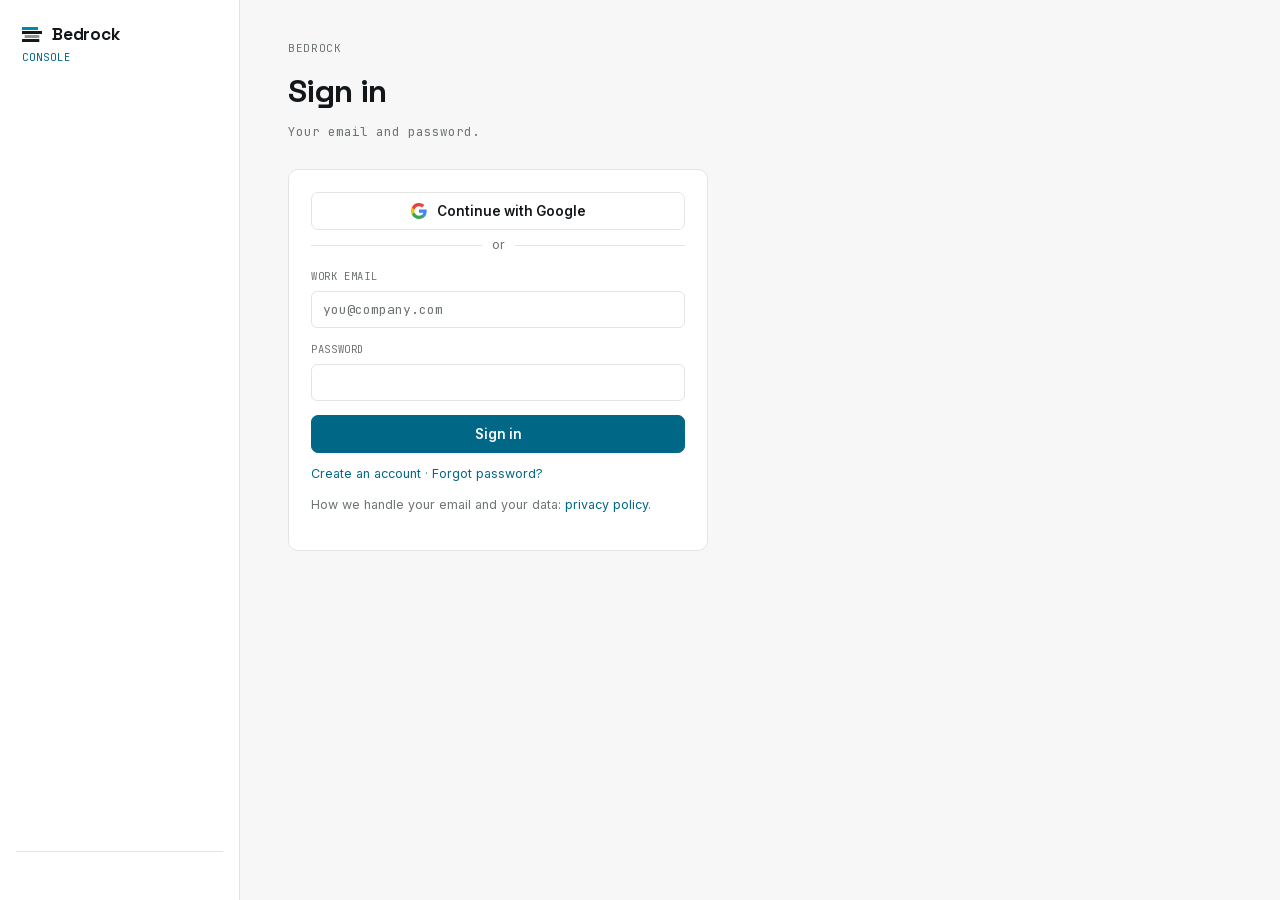
==== commit 95944d6c: "Daily auto-sync 2026-11-04 — 59 file(s) [skip ci]" ====
--- a/dashboard/index.html
+++ b/dashboard/index.html
@@ -8,10 +8,40 @@
 <meta name="robots" content="noindex">
 <!-- Symbol-only lockup, the use the brand guidelines reserve for favicons. -->
 <link rel="icon" href="data:image/svg+xml,%3Csvg xmlns='http://www.w3.org/2000/svg' viewBox='0 0 120 90'%3E%3Crect width='96' height='18' rx='2' fill='%230088b0'/%3E%3Crect y='24' width='120' height='18' rx='2' fill='%2314171a'/%3E%3Crect x='16' y='48' width='88' height='18' rx='2' fill='%238d9490'/%3E%3Crect y='72' width='104' height='18' rx='2' fill='%2314171a'/%3E%3C/svg%3E">
-<link rel="preconnect" href="https://fonts.googleapis.com">
-<link rel="preconnect" href="https://fonts.gstatic.com" crossorigin>
-<link href="https://fonts.googleapis.com/css2?family=Space+Grotesk:wght@500;600;700&family=Inter:wght@400;500;600&family=JetBrains+Mono:wght@400;500&display=swap" rel="stylesheet">
+<link rel="stylesheet" href="/assets/site-fonts.css">
 <link rel="stylesheet" href="app.css">
+<!-- Retire the legacy root-scoped service worker.
+
+     The deck used to be served from the site root, so anyone who opened it back
+     then still carries a worker registered with scope "/" — and that worker is
+     cache-first over EVERYTHING beneath it: this page, /dashboard/, /williams/.
+     A service worker answers from Cache Storage before the network is consulted,
+     so the `no-cache` header on /dashboard/* never reached it. The symptom is a
+     console that silently stays on a months-old build while the server has been
+     serving the new one all along.
+
+     /sw.js is a tombstone that unregisters itself, but nothing ever registered
+     it, so it only ran if the browser happened to re-fetch the script. This
+     retires the registration directly instead, which needs no new worker on a
+     device that never had one.
+
+     Scoped precisely: /pit/ registers its own worker for offline use and that
+     one is left alone. Only a registration at the ROOT is removed. -->
+<script>
+if (navigator.serviceWorker) {
+  navigator.serviceWorker.getRegistrations().then((rs) => {
+    for (const r of rs) {
+      if (new URL(r.scope).pathname !== '/') continue;
+      r.unregister().then((gone) => {
+        // The page in front of the reader was itself served by that worker, so
+        // it is stale too. One reload, once, and only when something was
+        // actually removed.
+        if (gone) location.reload();
+      });
+    }
+  }).catch(() => {});
+}
+</script>
 </head>
 <body>
 
--- a/assets/site-fonts.css
+++ b/assets/site-fonts.css
@@ -0,0 +1,22 @@
+/* Bedrock site type, self-hosted.
+   These were a <link> to Google Fonts, which meant every visit to the marketing
+   page, the FAQ or the console handed the visitor's IP address to Google before
+   a word rendered. Served from our own origin, the privacy policy can name one
+   fewer recipient. Latin subset; Space Grotesk, Inter and JetBrains Mono are
+   variable files, so one file covers every weight the site uses. */
+@font-face {
+  font-family: 'Space Grotesk'; font-style: normal; font-weight: 300 700; font-display: swap;
+  src: url(/assets/fonts/space-grotesk.woff2) format('woff2');
+}
+@font-face {
+  font-family: 'Inter'; font-style: normal; font-weight: 100 900; font-display: swap;
+  src: url(/assets/fonts/inter.woff2) format('woff2');
+}
+@font-face {
+  font-family: 'JetBrains Mono'; font-style: normal; font-weight: 100 800; font-display: swap;
+  src: url(/assets/fonts/jetbrains-mono.woff2) format('woff2');
+}
+@font-face {
+  font-family: 'Archivo Black'; font-style: normal; font-weight: 400; font-display: swap;
+  src: url(/assets/fonts/archivo-black.woff2) format('woff2');
+}
--- a/dashboard/app.css
+++ b/dashboard/app.css
@@ -124,6 +124,20 @@
   font-family: var(--mono); font-size: 10px; letter-spacing: .1em;
   text-transform: uppercase; color: var(--ink-mute); padding: 18px 10px 7px;
 }
+/* The organisation switcher. Only drawn when there is more than one company to
+   switch between, so most accounts never see it. Sized to the rail rather than
+   inheriting the 200px min-width every other select in the console takes — the
+   rail is 240px wide with 16px of padding, and a 200px control plus its arrow
+   overflows it. Mono and quiet, so it reads as a label with a choice attached
+   rather than a form field sitting above the navigation. */
+#rail .orgsel {
+  width: 100%; min-width: 0; margin: 0 0 6px;
+  font-family: var(--mono); font-size: 12px; color: var(--ink);
+  background: var(--bg); border: 1px solid var(--border);
+  border-radius: var(--r-ctl); padding: 8px 9px;
+}
+#rail .orgsel:hover { border-color: var(--ink-mute); }
+#rail .sec:first-child { padding-top: 0; }
 #rail .foot { margin-top: auto; padding-top: 16px; border-top: 1px solid var(--border); }
 #rail .foot .who {
   font-family: var(--mono); font-size: 11.5px; color: var(--ink-mute);
@@ -198,6 +212,26 @@
 }
 /* "Upload logo" and friends are <label>s wrapping a hidden file input. */
 label.btn { display: inline-block; }
+
+/* Sign-in panel. Google and the email form are two equal ways in, so they are
+   stacked at the same width with a rule between them — a full-width Google
+   button over a compact Sign in would make one of them look like the real
+   route and the other like a footnote. Scoped to the auth screen: .btn
+   everywhere else keeps its intrinsic width. */
+.btn.authbtn {
+  width: 100%; display: flex; align-items: center;
+  justify-content: center; gap: 10px;
+}
+/* Google's mark is required on this button; everything around it is ours —
+   our border, our radius, our type, our press. */
+.btn.google svg { flex: none; }
+.orsplit {
+  display: flex; align-items: center; gap: 10px;
+  margin: 14px 0; color: var(--ink-mute);
+}
+.orsplit::before, .orsplit::after {
+  content: ""; flex: 1; height: 1px; background: var(--border);
+}
 
 .field { margin-bottom: 14px; }
 /* Label above input, always — a placeholder is not a label. */
@@ -416,37 +450,7 @@
   color: var(--ink-mute); font-weight: 400; margin-top: 3px;
 }
 
-/* ---- deck builder ------------------------------------------------------ */
-.builder { display: grid; grid-template-columns: 1fr 1fr; gap: 20px; }
-@media (max-width: 900px) { .builder { grid-template-columns: 1fr; } }
-.bcol h3 {
-  font-family: var(--mono); font-size: 11px; letter-spacing: .05em;
-  text-transform: uppercase; color: var(--ink-mute); font-weight: 500;
-  margin: 0 0 10px;
-}
-.bcol h3 .hint { margin-left: 6px; }
-.droplist {
-  min-height: 180px; max-height: 520px; overflow-y: auto;
-  border: 1px dashed var(--border); border-radius: var(--r-pan);
-  padding: 10px; display: flex; flex-direction: column; gap: 10px;
-}
-.droplist.running { border-style: solid; border-color: var(--accent); }
-.droplist.over { border-color: var(--accent); background: var(--accent-dim); }
-.scard {
-  display: flex; align-items: center; gap: 12px; padding: 10px;
-  border: 1px solid var(--border); border-radius: 8px;
-  background: var(--surface); cursor: grab;
-}
-.scard:active { cursor: grabbing; }
-.scard.dragging { opacity: .4; }
-.scard .grow { flex: 1; min-width: 0; }
-.scard b { display: block; font-size: 13px; font-weight: 600; color: var(--ink); }
-.scard .ssec {
-  display: block; font-family: var(--mono); font-size: 9.5px;
-  letter-spacing: .05em; text-transform: uppercase; color: var(--accent-700);
-  margin: 2px 0 3px;
-}
-.scard .sbody { display: block; font-size: 11.5px; line-height: 1.35; color: var(--ink-mute); }
+/* ---- ingest slots ------------------------------------------------------ */
 .empty.sm { padding: 22px 12px; }
 .empty.sm p { margin: 0; font-size: 12px; }
 
@@ -461,21 +465,127 @@
 .dropmini input[type=file] { flex: 0 0 auto; max-width: 60%; }
 .dzname { font-family: var(--mono); font-size: 11.5px; color: var(--ink-mute); }
 .zone.dropping { border-color: var(--accent); background: var(--accent-dim); }
-/* Schematic, not a preview — see candidateGlyph(). Enough to tell a section
-   from a plan from a drill slide without rendering anything. */
-.scard .sglyph {
-  flex: 0 0 auto; line-height: 0; border-radius: 5px; overflow: hidden;
-  border: 1px solid var(--border); background: var(--bg);
-}
-
 /* ---- studio ------------------------------------------------------------
    The chapter list and the thing it edits, side by side, because the whole
    point is that you adjust a shot while looking at it. Tall on purpose: a
    viewer in a letterbox is a viewer you cannot judge a camera in. */
+/* Filmstrip, the deck as the recipient sees it, and everything about the
+   selected slide — left to right, in the order the work happens. */
+/* The 16:9 preview is the deck, so it gets the full width of the working area.
+   Everything you change about the slide — its words, its framing — sits under
+   it, next to the phone frame that shows what those changes do on a phone. */
 .studio {
-  display: grid; grid-template-columns: 340px 1fr; gap: 16px;
-  align-items: stretch; height: calc(100vh - 210px); min-height: 520px;
-}
+  display: grid; grid-template-columns: 264px minmax(0, 1fr); gap: 14px;
+  align-items: start;
+}
+.stmain { display: grid; gap: 12px; min-width: 0; }
+
+/* Desktop or phone, one at a time. Side by side sounded right and wasn't: two
+   frames in one column means neither is big enough to judge, and the 16:9 one
+   is what most decks are read in. Both stay mounted and on the same slide, so
+   switching is instant and shows the SAME shot in the other shape. */
+.stswitch {
+  display: flex; align-items: center; gap: 6px;
+  padding: 4px; border: 1px solid var(--border); border-radius: var(--r-ctl);
+  background: var(--surface); width: fit-content; max-width: 100%;
+}
+.swbtn {
+  font-family: var(--mono); font-size: 10.5px; letter-spacing: .06em;
+  text-transform: uppercase; padding: 7px 13px; border: 0; border-radius: 4px;
+  background: none; color: var(--ink-mute); cursor: pointer; white-space: nowrap;
+}
+.swbtn:hover { color: var(--ink); }
+.swbtn.on { background: var(--accent-dim); color: var(--accent-700); font-weight: 500; }
+.swbtn:focus-visible { outline: 2px solid var(--accent); outline-offset: 1px; }
+.swlive {
+  font-family: var(--mono); font-size: 10.5px; color: var(--ink-mute);
+  padding-right: 8px; margin-left: 4px; white-space: nowrap;
+  overflow: hidden; text-overflow: ellipsis;
+}
+.stview.off { display: none; }
+
+/* Desktop and phone, side by side, sharing the middle column. The 16:9 frame
+   takes the room it needs and the 9:16 one takes what a phone actually is —
+   sized by aspect-ratio rather than by a fraction, so neither is a guess. */
+/* Each frame is sized by its ASPECT. Height must never come from the row, or
+   the 16:9 preview ends up tall and narrow — a phone-shaped frame claiming to
+   be a desktop one, which is worse than no preview at all. */
+.stview { display: block; min-width: 0; }
+.stview .stglass { position: relative; width: 100%; background: #07090A; }
+.stview.wide .stglass { aspect-ratio: 16 / 9; }
+.stview.tall .stglass { aspect-ratio: 9 / 16; }
+/* Full width, full stop. This used to give up width on a short display so the
+   caption stayed above the fold — but on a 680px-tall window that solved for
+   the wrong thing and left a 440px preview. The preview IS the deck; scrolling
+   to the fields under it costs nothing. */
+.stview.wide { width: 100%; }
+/* A phone preview at full column width would be 2100px tall. It is a phone —
+   it should look like one. */
+.stview.tall { width: min(100%, 360px); margin-inline: auto; }
+
+/* Which frame Set view writes to.
+   Dimming the inactive frame was right when both stood side by side. They no
+   longer do — `.stview.off` hides the one you are not looking at, so the frame
+   on screen IS the selection and there is nothing left for it to recede from.
+   The rule outlived that layout and kept its grip on the mobile frame, which
+   never received `on` (the markup stamps it on `wide` and paintActive only
+   toggled `off`): every phone preview rendered at 62% over a white page and
+   read as greyed out. The border still marks the selection; the opacity is
+   gone. */
+.stview { transition: border-color .12s; cursor: pointer; }
+.stview.on { border-color: var(--accent); }
+
+.stframehd {
+  display: flex; align-items: baseline; justify-content: space-between;
+  gap: 8px; padding: 7px 10px; border-bottom: 1px solid var(--border);
+  background: var(--raised); flex: 0 0 auto;
+}
+.stframehd .nm {
+  font-family: var(--mono); font-size: 9.5px; letter-spacing: .08em;
+  text-transform: uppercase; color: var(--ink-dim);
+}
+.stview.on .stframehd .nm { color: var(--accent-700); }
+.stframehd .st {
+  font-family: var(--mono); font-size: 9.5px; color: var(--ink-mute);
+  white-space: nowrap; overflow: hidden; text-overflow: ellipsis;
+}
+
+/* A slide that carries its own phone framing, flagged in the filmstrip so you
+   can see at a glance which ones have been done. */
+.stchap .cam .pf {
+  font-style: normal; font-family: var(--mono); font-size: 8.5px;
+  letter-spacing: .04em; padding: 1px 4px; border-radius: 3px; margin-left: 5px;
+  background: var(--accent-dim); color: var(--accent-700);
+}
+
+/* One block per shape in the inspector. */
+.camrow {
+  border: 1px solid var(--border); border-radius: var(--r-ctl);
+  padding: 9px 10px; margin-top: 8px; cursor: pointer;
+}
+.camrow.on { border-color: var(--accent); background: var(--accent-dim); }
+.camrow .camhd {
+  display: flex; align-items: baseline; gap: 8px; margin-bottom: 5px;
+}
+.camrow .nm {
+  font-family: var(--mono); font-size: 9.5px; letter-spacing: .08em;
+  text-transform: uppercase; color: var(--ink-dim);
+}
+.camrow.on .nm { color: var(--accent-700); }
+.camrow .inherit {
+  font-family: var(--mono); font-size: 9px; color: var(--ink-mute);
+  margin-left: auto;
+}
+.camrow .camval {
+  font-family: var(--mono); font-size: 11.5px; color: var(--ink);
+  background: var(--surface); border: 1px solid var(--border-2);
+  border-radius: 4px; padding: 6px 8px; margin-bottom: 7px;
+}
+.camrow .row-actions { flex-wrap: wrap; gap: 5px; }
+
+/* The phone frame is the first thing to go when the column gets tight — the
+   desktop shot is the one being framed most of the time. */
+
 .stchaps {
   overflow-y: auto; overscroll-behavior: contain;
   border: 1px solid var(--border); border-radius: var(--r-pan);
@@ -485,9 +595,12 @@
    forced onto the console's paper. */
 .stview {
   position: relative; border: 1px solid var(--border);
-  border-radius: var(--r-pan); overflow: hidden; background: #07090A;
-}
-.stview iframe { display: block; width: 100%; height: 100%; border: 0; }
+  border-radius: var(--r-pan); overflow: hidden; background: var(--surface);
+}
+.stview iframe {
+  display: block; position: absolute; inset: 0;
+  width: 100%; height: 100%; border: 0;
+}
 .stlive {
   position: absolute; left: 12px; top: 12px; z-index: 2; display: flex;
   gap: 10px; align-items: baseline; padding: 8px 12px; border-radius: 6px;
@@ -521,15 +634,29 @@
   letter-spacing: .04em; padding: 2px 5px; border-radius: 3px;
   background: var(--border-2); color: var(--ink-mute);
 }
-@media (max-width: 1000px) {
+/* The inspector drops under the pair before the filmstrip gives up its column:
+   a filmstrip beside the scene is the thing that makes this feel like an
+   editor, and it is the last part to go. */
+@media (max-width: 1340px) {
+  .studio { grid-template-columns: 232px minmax(0, 1fr); height: auto; }
+  .stchaps { max-height: 62vh; }
+}
+/* The app rail already costs 240px. Below this, a filmstrip column as well
+   leaves the preview under half the window — which is the one thing in here
+   that has to be big. So the filmstrip goes on top, short, and the preview
+   takes the full width. */
+@media (max-width: 1180px) {
   .studio { grid-template-columns: 1fr; height: auto; }
-  .stchaps { max-height: 280px; }
-  .stview { height: 70vh; }
+  .stchaps { max-height: 172px; }
+  /* Horizontal filmstrip when it is stacked: a vertical list in a 170px box
+     shows one and a half slides. */
+  .stchaps #stlist { display: flex; gap: 8px; overflow-x: auto; padding-bottom: 4px; }
+  .stchaps .stchap { flex: 0 0 208px; margin-bottom: 0; }
 }
 /* A slide someone has flown to and set, versus one that is still whatever the
    generator proposed. Removing the first costs work; removing the second does
    not, and the card should say which it is. */
-.scard .tagline, .stchap .tagline {
+.stchap .tagline {
   font-style: normal; font-family: var(--mono); font-size: 9px;
   letter-spacing: .05em; text-transform: uppercase; vertical-align: 2px;
   padding: 2px 5px; border-radius: 3px; margin-left: 6px;
@@ -606,3 +733,387 @@
 }
 .toggle:hover { border-color: var(--ink-mute); color: var(--ink); }
 .toggle.on { background: var(--accent-dim); border-color: var(--accent); color: var(--accent-700); }
+
+/* ── studio: filmstrip head, slide controls, inspector ─────────────────── */
+
+.stchaps-hd {
+  display: flex; align-items: center; justify-content: space-between;
+  gap: 8px; padding: 4px 6px 8px; position: sticky; top: -8px; z-index: 1;
+  background: var(--surface); border-bottom: 1px solid var(--border-2);
+  margin-bottom: 6px;
+}
+.stchaps-hd span {
+  font-family: var(--mono); font-size: 10px; letter-spacing: .09em;
+  text-transform: uppercase; color: var(--ink-mute);
+}
+
+/* Two states, and they are not the same one: `sel` is the slide the inspector
+   is editing, `on` is what the preview happens to be showing. They are usually
+   the same and the moment they are not is the moment it matters. */
+.stchap.sel { background: var(--accent-dim); border-color: var(--accent); }
+.stchap.on .n { color: var(--accent-700); font-weight: 600; }
+.stchap.dragging { opacity: .4; }
+.stchap.over { border-color: var(--accent); border-style: dashed; }
+.stchap[draggable="true"] { cursor: grab; }
+.stchap[draggable="true"]:active { cursor: grabbing; }
+
+.stchap .strow {
+  display: flex; align-items: center; gap: 3px; padding: 0 8px 8px 8px;
+  flex-wrap: wrap;
+}
+.stchap .ico {
+  width: 24px; height: 22px; padding: 0; line-height: 1;
+  border: 1px solid var(--border); border-radius: 4px;
+  background: var(--surface); color: var(--ink-dim);
+  font-size: 11px; cursor: pointer;
+}
+.stchap .ico:hover:not(:disabled) {
+  border-color: var(--accent); color: var(--accent-700); background: var(--accent-dim);
+}
+.stchap .ico:disabled { opacity: .35; cursor: default; }
+.stchap .ico.rm:hover:not(:disabled) {
+  border-color: var(--bad); color: var(--bad); background: var(--bad-dim);
+}
+.stchap .ico:focus-visible { outline: 2px solid var(--accent); outline-offset: 1px; }
+
+.stempty {
+  padding: 22px 14px; text-align: center; color: var(--ink-mute); font-size: 13px;
+}
+
+/* Save state lives in the header rather than beside the field being typed
+   into — a status that moves as you tab between inputs reads as an error. */
+.stsave {
+  font-family: var(--mono); font-size: 10.5px; letter-spacing: .05em;
+  color: var(--ink-mute); min-width: 96px; text-align: right;
+}
+
+.stinspect {
+  overflow-y: auto; overscroll-behavior: contain;
+  border: 1px solid var(--border); border-radius: var(--r-pan);
+  background: var(--surface); padding: 14px;
+}
+.insp-hd {
+  display: flex; align-items: center; justify-content: space-between;
+  gap: 8px; margin-bottom: 12px;
+  padding-bottom: 10px; border-bottom: 1px solid var(--border-2);
+}
+.insp-hd .n {
+  font-family: var(--mono); font-size: 10px; letter-spacing: .09em;
+  text-transform: uppercase; color: var(--ink-mute);
+}
+.stinspect .field { margin-bottom: 12px; }
+.stinspect textarea { resize: vertical; min-height: 90px; }
+
+.insp-cam {
+  margin-top: 16px; padding-top: 14px; border-top: 1px solid var(--border-2);
+}
+.insp-cam .lbl {
+  display: block; font-family: var(--mono); font-size: 10px;
+  letter-spacing: .09em; text-transform: uppercase; color: var(--ink-mute);
+  margin-bottom: 6px;
+}
+.insp-cam .camval {
+  font-family: var(--mono); font-size: 12px; color: var(--ink);
+  background: var(--raised); border: 1px solid var(--border-2);
+  border-radius: var(--r-ctl); padding: 8px 10px;
+}
+.insp-cam .hint { margin: 8px 0 10px; font-size: 12px; color: var(--ink-mute); }
+.insp-cam .row-actions { flex-wrap: wrap; gap: 6px; }
+
+/* ── the embed panel ──────────────────────────────────────────────────── */
+
+.snip.embed {
+  max-height: 190px; overflow: auto; margin: 12px 0;
+  font-size: 11.5px; line-height: 1.55;
+}
+
+/* ── people ───────────────────────────────────────────────────────────── */
+
+.panel-hd { display: flex; align-items: baseline; justify-content: space-between; gap: 10px; }
+.panel-hd h2 { margin: 0; }
+
+.rows { display: grid; }
+.rowline {
+  display: flex; align-items: center; gap: 12px;
+  padding: 12px 0; border-bottom: 1px solid var(--border-2);
+}
+.rowline:last-child { border-bottom: 0; }
+.rowline .grow { min-width: 0; }
+.rowline b { display: block; font-size: 13.5px; font-weight: 600; color: var(--ink); }
+.rowline .sub {
+  display: block; font-size: 12px; color: var(--ink-mute); margin-top: 2px;
+}
+
+/* Role is a fact about a person, not a status that changes on its own, so it
+   is a flat label rather than borrowing the live/draft chip's colours. */
+.pill {
+  flex: 0 0 auto; font-family: var(--mono); font-size: 9.5px;
+  letter-spacing: .07em; text-transform: uppercase;
+  padding: 3px 7px; border-radius: 4px;
+  background: var(--border-2); color: var(--ink-dim); border: 1px solid var(--border);
+}
+.pill.owner, .pill.admin { background: var(--accent-dim); color: var(--accent-700); }
+
+@media (max-width: 640px) {
+  .rowline { flex-wrap: wrap; }
+  .rowline .grow { flex: 1 1 100%; }
+}
+
+/* ── brand colours ────────────────────────────────────────────────────── */
+
+.brandcolours {
+  margin-top: 18px; padding-top: 16px; border-top: 1px solid var(--border-2);
+}
+.brandcolours h3 {
+  font-family: var(--heading); font-size: 14px; font-weight: 600;
+  letter-spacing: -.01em;
+}
+.brandcolours .sub { font-size: 12.5px; color: var(--ink-mute); max-width: 62ch; }
+
+.swatches { display: flex; align-items: center; gap: 10px; flex-wrap: wrap; }
+
+/* The whole tile is the picker. A colour input on its own renders as a small
+   OS-specific box that reads as a form field rather than as the colour. */
+.swatch {
+  position: relative; display: flex; align-items: center; gap: 9px;
+  padding: 7px 12px 7px 8px; border: 1px solid var(--border);
+  border-radius: var(--r-ctl); background: var(--surface); cursor: pointer;
+}
+.swatch:hover { border-color: var(--accent); }
+.swatch input[type="color"] {
+  position: absolute; inset: 0; width: 100%; height: 100%;
+  opacity: 0; cursor: pointer; border: 0; padding: 0;
+}
+.swatch input[type="color"]:focus-visible { outline: 2px solid var(--accent); outline-offset: 1px; }
+.swatch .chipc {
+  width: 26px; height: 26px; border-radius: 4px; flex: 0 0 auto;
+  /* The deck's own ground behind it, so the swatch shows the colour where it
+     will actually be seen rather than on white. */
+  box-shadow: inset 0 0 0 1px rgba(0,0,0,.25), 0 0 0 3px #07090A;
+}
+.swatch .lab {
+  font-family: var(--mono); font-size: 9.5px; letter-spacing: .07em;
+  text-transform: uppercase; color: var(--ink-mute);
+}
+.swatch .hex {
+  font-family: var(--mono); font-size: 12px; color: var(--ink);
+  font-variant-numeric: tabular-nums;
+}
+@media (max-width: 560px) {
+  .swatches { align-items: stretch; }
+  .swatch { flex: 1 1 100%; }
+}
+
+
+/* ── the studio takes the whole window ────────────────────────────────────
+   Everything on the rail is reachable from the breadcrumb, and the preview is
+   the only thing in here that has to be big. */
+body.instudio #app {
+  grid-template-columns: minmax(0, 1fr);
+  background: var(--bg);
+}
+body.instudio #rail { display: none; }
+body.instudio main {
+  padding: 22px 26px 40px;
+  max-width: none;
+}
+body.instudio header.page { margin-bottom: 16px; }
+body.instudio header.page h1 { font-size: 22px; margin-top: 6px; }
+
+/* With 240px back, the filmstrip can keep its column much further down. */
+@media (min-width: 900px) {
+  body.instudio .studio { grid-template-columns: 224px minmax(0, 1fr); }
+  body.instudio .stchaps #stlist { display: block; }
+  body.instudio .stchaps .stchap { flex: none; margin-bottom: 4px; }
+  /* The slide list scrolls on its own, and stays put while it does.
+     `max-height: none` here let the column grow to however many slides the deck
+     has, so `overflow-y: auto` never had anything to engage against: the whole
+     page scrolled instead, and the preview — the one thing in the studio that
+     has to stay in view — slid off the top while you were looking for slide 11.
+     Bounded to the window and made sticky, the list scrolls and the frame does
+     not move. */
+  body.instudio .stchaps {
+    position: sticky; top: 12px;
+    max-height: calc(100vh - 24px);
+  }
+}
+@media (max-width: 899px) {
+  body.instudio .studio { grid-template-columns: 1fr; }
+}
+
+/* ── the filmstrip folds away ─────────────────────────────────────────────
+   On a 1100px laptop the slide list costs a quarter of the preview, and the
+   preview is the only thing in the studio that has to be big. */
+body.stripoff .studio { grid-template-columns: minmax(0, 1fr); }
+body.stripoff .stchaps { display: none; }
+.stchaps-hd { gap: 6px; }
+.stchaps-hd span { margin-right: auto; }
+.swbtn.strip { border-right: 1px solid var(--border); border-radius: 4px 0 0 4px; margin-right: 2px; }
+
+/* Give the preview every pixel the window has. Header and breadcrumb shrink;
+   the frame does not. */
+body.instudio main { padding: 16px 18px 32px; }
+body.instudio header.page { margin-bottom: 12px; }
+body.instudio header.page h1 { font-size: 19px; margin-top: 4px; }
+body.instudio .studio { gap: 12px; }
+@media (min-width: 900px) {
+  body.instudio .studio { grid-template-columns: 210px minmax(0, 1fr); }
+}
+
+/* The inspector is a form; it does not need to be as wide as the deck. */
+body.instudio .stinspect { max-width: 860px; }
+
+/* The fold has to beat the `body.instudio .studio` rule inside the 900px media
+   query above — same specificity, so it has to come later AND match the same
+   media context. Without this the grid kept its 210px first track, `.stchaps`
+   was display:none, and `.stmain` was auto-placed into the empty filmstrip
+   column: folding the list made the preview SMALLER, which is the opposite of
+   the point. */
+@media (min-width: 900px) {
+  body.instudio.stripoff .studio,
+  body.stripoff .studio { grid-template-columns: minmax(0, 1fr); }
+}
+body.stripoff .stmain { grid-column: 1 / -1; }
+
+/* ---- authoring toolbar ---------------------------------------------------
+   One row above the preview, grouped by what each control acts on: where the
+   camera is, what the ground looks like, what has been drawn on it. It sits
+   outside the frame deliberately — controls drawn over a deck cover the thing
+   being edited, land in the recording, and make the author move the camera to
+   see past their own tools. */
+/* One line, and it stays one line. Wrapping put the marking tools two rows
+   below the camera ones and pushed the frame down by 52px, which is the whole
+   reason the toolbar sits outside the frame in the first place. Everything in
+   here is sized to fit a folded-strip studio on a 1280 laptop; past that the
+   row scrolls sideways rather than stacking. */
+.sttools {
+  display: flex; align-items: center; flex-wrap: nowrap; gap: 0 10px;
+  padding: 6px 9px; margin-bottom: 8px;
+  overflow-x: auto; overflow-y: hidden;
+  scrollbar-width: thin; scrollbar-color: var(--border) transparent;
+  background: var(--raised); border: 1px solid var(--border); border-radius: 6px;
+}
+.stgrp { display: flex; align-items: center; gap: 4px; flex: none; }
+/* A hairline between groups rather than a box around each: the groups are a
+   reading aid, not six separate panels. */
+.stgrp + .stgrp { padding-left: 10px; border-left: 1px solid var(--border); }
+.stgl {
+  font-family: var(--mono); font-size: 9.5px; letter-spacing: .08em;
+  text-transform: uppercase; color: var(--ink-mute); margin-right: 2px;
+  white-space: nowrap;
+}
+.tbtn {
+  font: inherit; font-size: 11.5px; line-height: 1; white-space: nowrap;
+  min-width: 26px; height: 24px; padding: 0 7px; flex: none;
+  background: var(--bg); color: var(--ink-dim);
+  border: 1px solid var(--border); border-radius: 4px; cursor: pointer;
+  transition: background .12s, color .12s, border-color .12s;
+}
+.tbtn:hover { color: var(--ink); border-color: var(--ink-mute); }
+/* A pressed tool stays lit: the pencil is armed until you draw, and a button
+   that looked idle while the canvas was waiting for a stroke would be lying. */
+.tbtn.on { background: var(--accent-dim); border-color: var(--accent); color: var(--accent-700); }
+.tbtn:active { transform: translateY(1px); }
+.tbtn:focus-visible, .sttools input:focus-visible { outline: 2px solid var(--accent); outline-offset: 1px; }
+.sttools input[type="range"] { width: 62px; accent-color: var(--accent); flex: none; }
+.sttools input[type="text"] {
+  width: 92px; height: 24px; padding: 0 7px; font-size: 12px; flex: none;
+  background: var(--bg); color: var(--ink);
+  border: 1px solid var(--border); border-radius: 4px;
+}
+.sttools .btn.sm { flex: none; white-space: nowrap; }
+.sttools output {
+  font-family: var(--mono); font-size: 10px; color: var(--ink-mute);
+  min-width: 28px; flex: none; font-variant-numeric: tabular-nums;
+}
+/* The status line is a sentence, so it reads under the row instead of competing
+   for width inside it — and it takes up no height at all until there is one. */
+.stnote {
+  margin: -4px 0 8px; font-size: 11.5px; color: var(--ink-dim);
+}
+.stnote:empty { display: none; }
+/* Below this the group eyebrows go and the hairlines carry the grouping on
+   their own — the alternative is shrinking controls people have to hit. */
+@media (max-width: 1600px) {
+  /* The group eyebrows go before any control does — except the two that name a
+     slider, because a bare slider with a percentage beside it does not say
+     whether it is moving the ground or the survey image over it. */
+  .stgl:not(.nm) { display: none; }
+  .sttools { gap: 0 8px; }
+  .stgrp + .stgrp { padding-left: 6px; }
+}
+
+/* Caption size sits with the caption, in the inspector, rather than in the row
+   above the frame — it is the one control up there that acted on words instead
+   of on the scene, and it reads better beside the box it resizes. */
+.field label:has(.capsz) {
+  display: flex; align-items: center; justify-content: space-between; gap: 10px;
+  margin-bottom: 5px;
+}
+.capsz { display: inline-flex; align-items: center; gap: 4px; }
+.capsz output {
+  font-family: var(--mono); font-size: 10px; color: var(--ink-mute);
+  min-width: 30px; text-align: center; font-variant-numeric: tabular-nums;
+}
+
+/* ---- audience: range tabs + session bars --------------------------------- */
+.rtabs {
+  display: inline-flex; gap: 0; margin-bottom: 16px;
+  border: 1px solid var(--border); border-radius: 5px; overflow: hidden;
+}
+.rtab {
+  font: inherit; font-size: 12px; padding: 5px 13px;
+  background: var(--bg); color: var(--ink-dim);
+  border: 0; border-right: 1px solid var(--border); cursor: pointer;
+  transition: background .12s, color .12s;
+}
+.rtab:last-child { border-right: 0; }
+.rtab:hover { color: var(--ink); }
+.rtab.on { background: var(--accent-dim); color: var(--accent-700); font-weight: 500; }
+.rtab:focus-visible { outline: 2px solid var(--accent); outline-offset: -2px; }
+
+/* One column per bucket, including the empty ones. A chart drawn only from the
+   buckets that have sessions reports the volume and lies about the cadence. */
+.bars {
+  display: flex; align-items: flex-end; gap: 2px;
+  height: 96px; padding: 0 1px;
+  border-bottom: 1px solid var(--border);
+}
+.bar { flex: 1 1 0; min-width: 0; height: 100%; display: flex; align-items: flex-end; }
+.bar i {
+  display: block; width: 100%; min-height: 2px;
+  background: var(--accent); border-radius: 2px 2px 0 0;
+  transition: height .18s ease-out;
+}
+/* A quiet bucket still gets a mark on the baseline: an absent bar and a bar of
+   zero look identical, and only one of them means "we have data for this day". */
+.bar i.zero { background: var(--border); min-height: 2px; }
+.bar:hover i { background: var(--accent-700); }
+.barsx {
+  display: flex; justify-content: space-between; margin-top: 6px;
+  font-family: var(--mono); font-size: 10px; color: var(--ink-mute);
+  font-variant-numeric: tabular-nums;
+}
+.barsx .mx { color: var(--ink-dim); }
+@media (prefers-reduced-motion: reduce) { .bar i { transition: none; } }
+
+/* Figure rows in the inspector: value then label, on one line each. */
+.figrows { display: grid; gap: 6px; }
+.figrow { display: grid; grid-template-columns: minmax(0, 1fr) minmax(0, 1fr); gap: 6px; }
+.figrow input { min-width: 0; }
+
+/* Mark colours in the studio toolbar.
+   NOT `.swatch` — that name is already the brand-colour picker's tile further
+   up this file, and reusing it handed these buttons a bordered white panel
+   instead of a colour. Six fixed choices rather than a free picker: over a dark
+   3D scene an arbitrary colour mostly produces a mark nobody can see. */
+.mkcols { display: inline-flex; gap: 3px; align-items: center; flex: none; }
+.mkcol {
+  width: 14px; height: 14px; padding: 0; cursor: pointer; flex: 0 0 auto;
+  border-radius: 50%; border: 1px solid var(--border);
+  background: var(--sw, #ccc);
+  transition: transform .12s, box-shadow .12s;
+}
+.mkcol:hover { transform: scale(1.12); }
+.mkcol.on { box-shadow: 0 0 0 2px var(--surface), 0 0 0 3.5px var(--accent); }
+.mkcol:focus-visible { outline: 2px solid var(--accent); outline-offset: 2px; }
